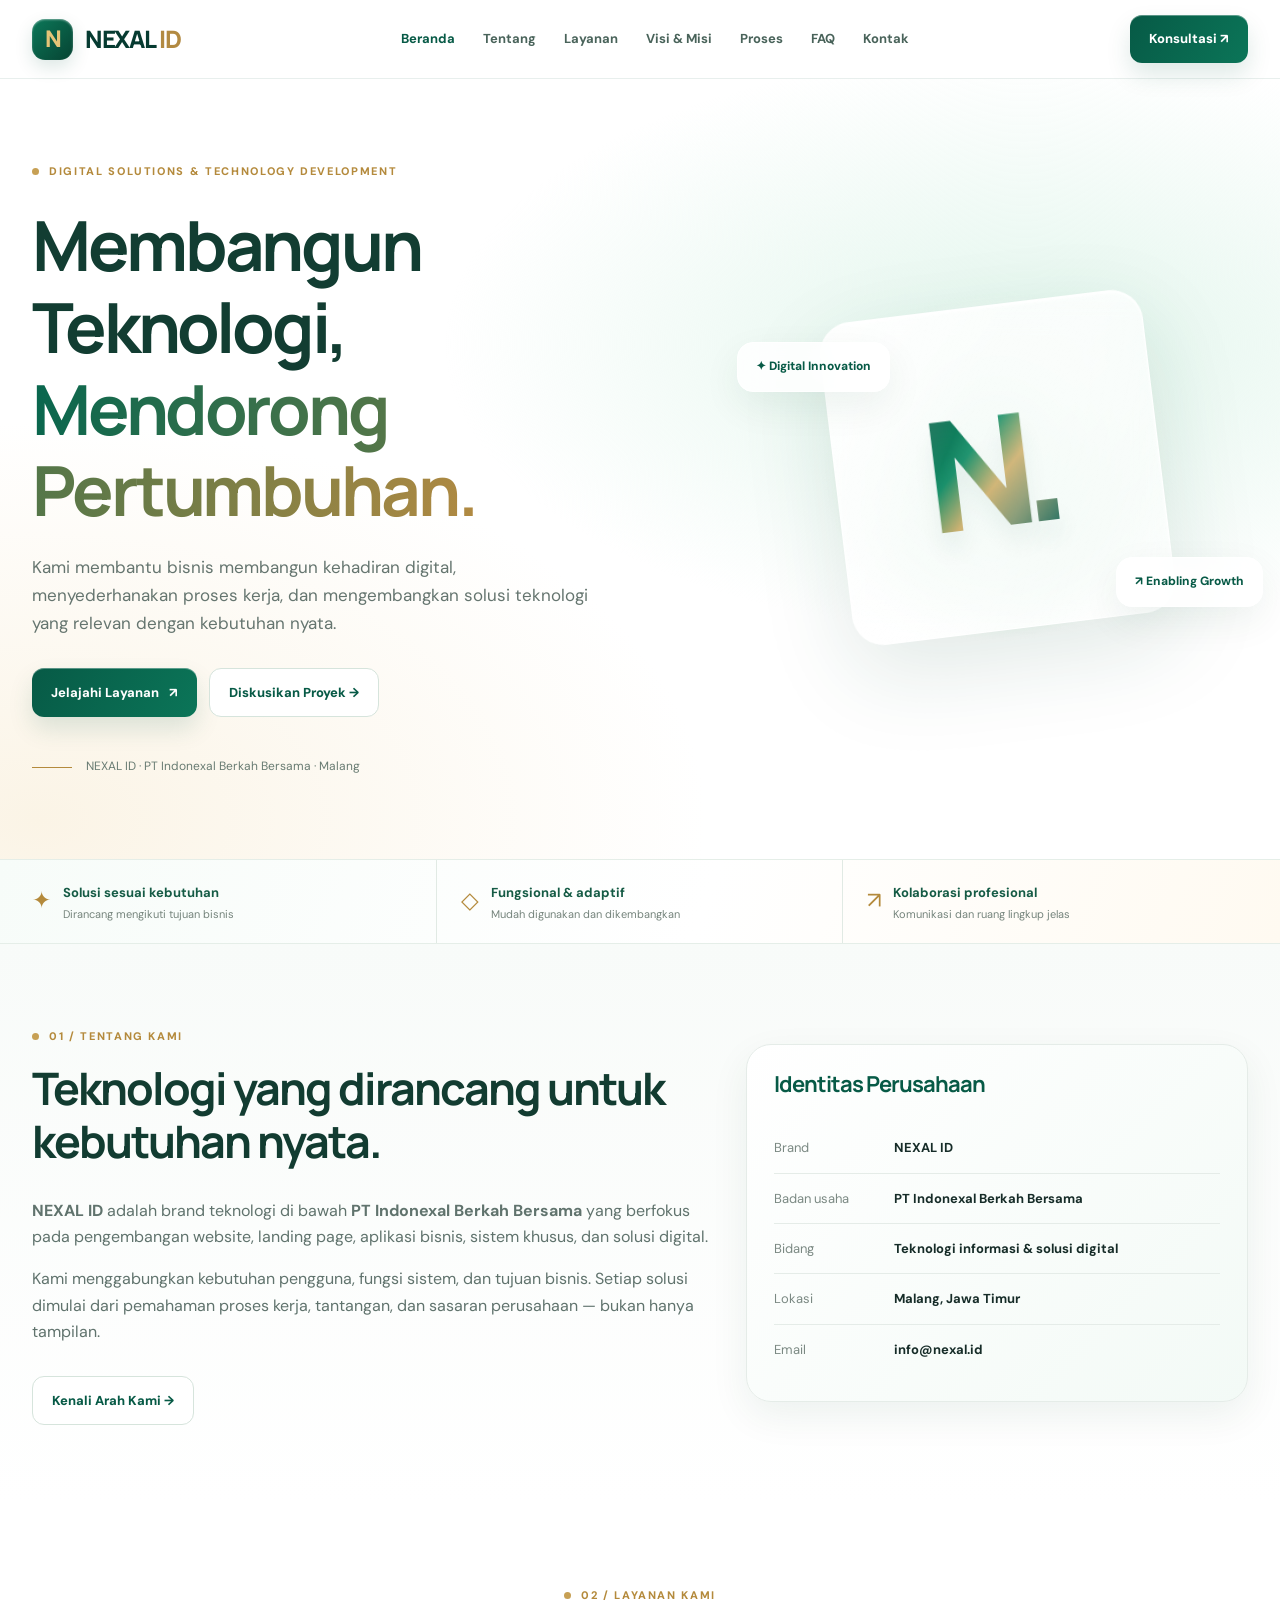
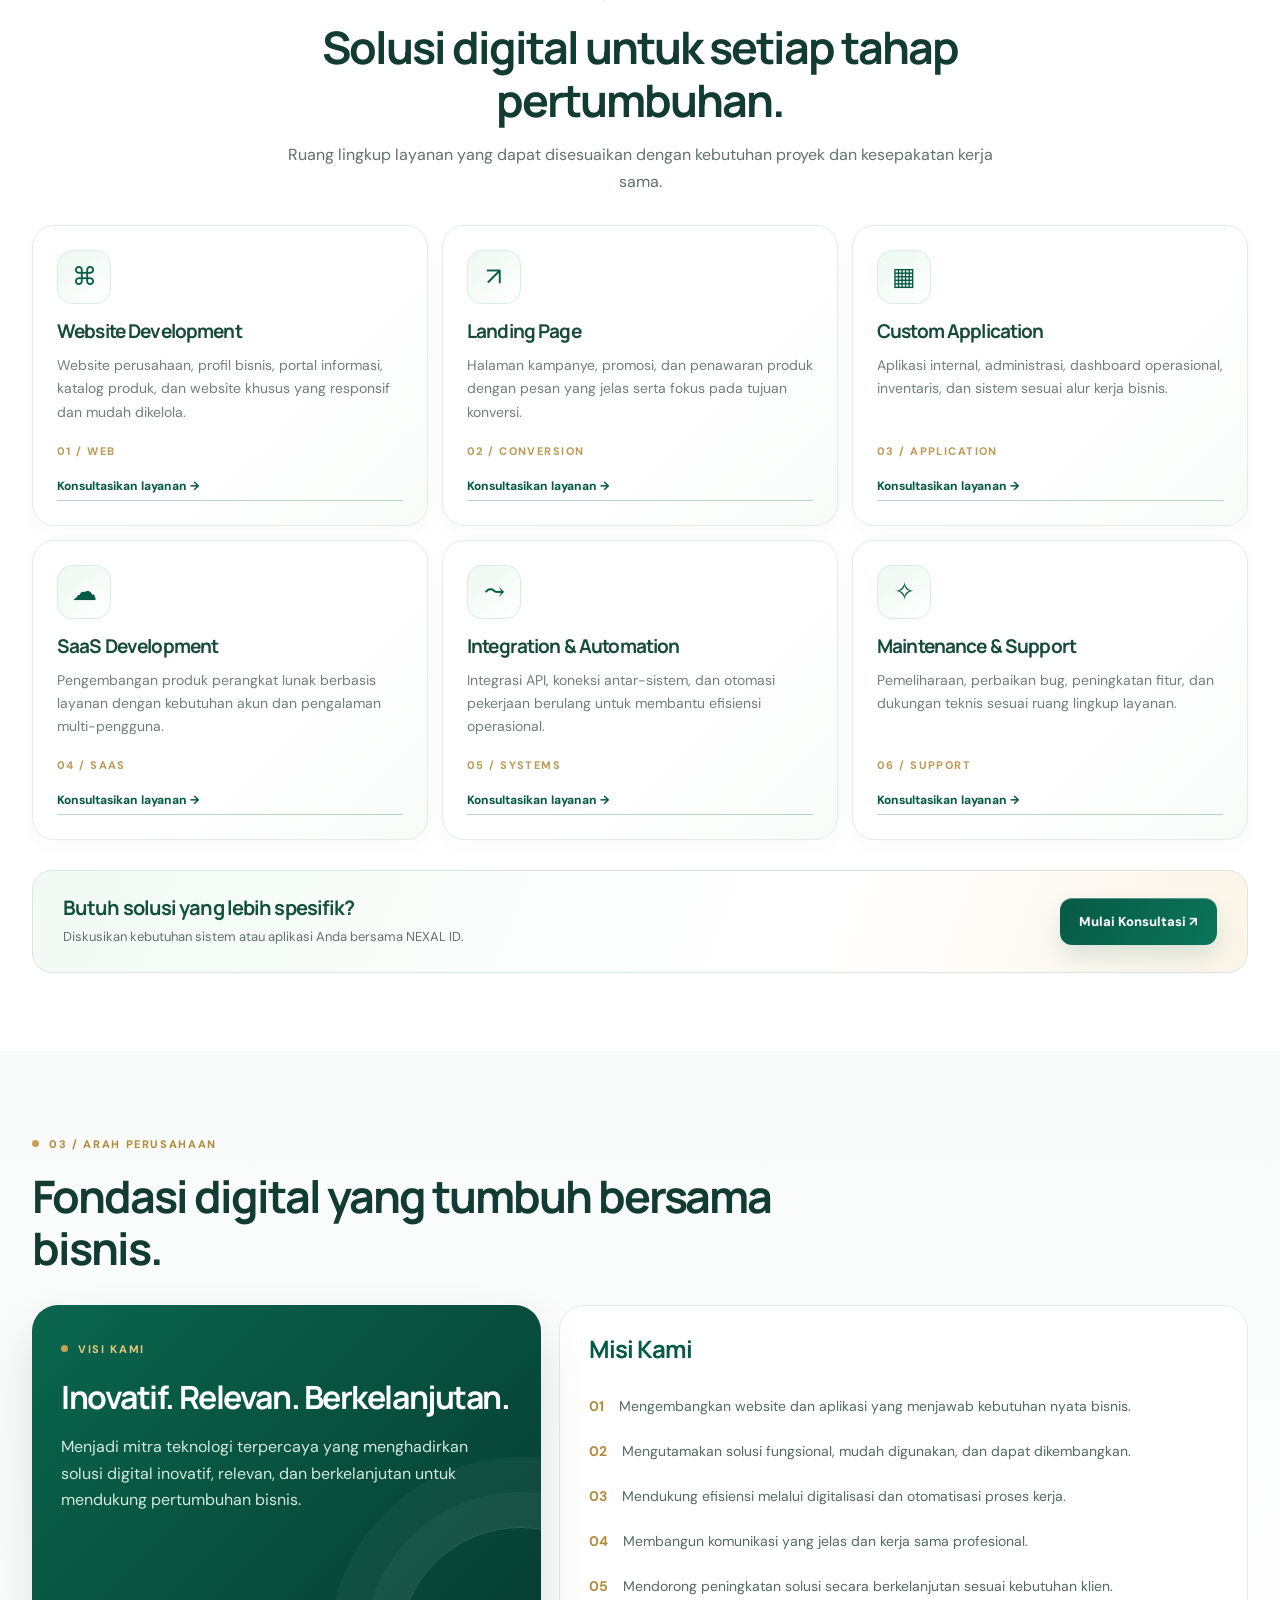
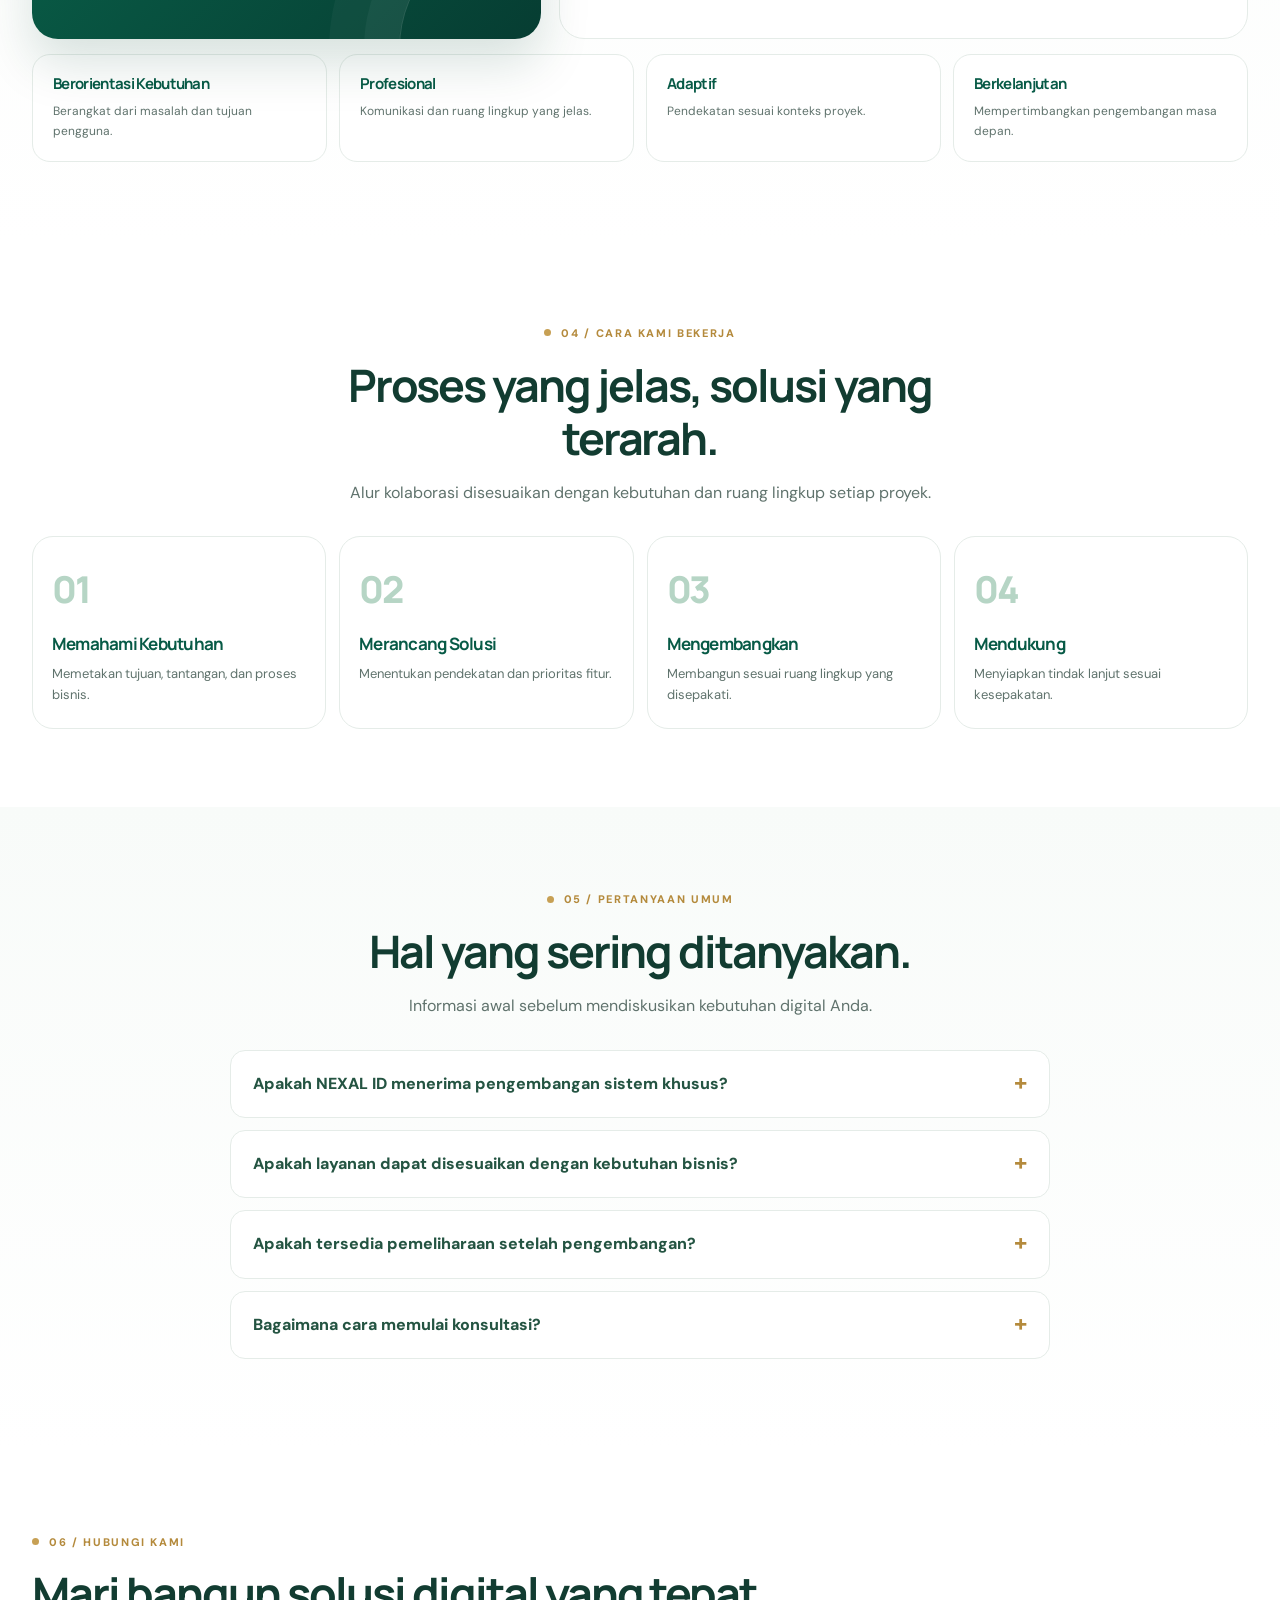
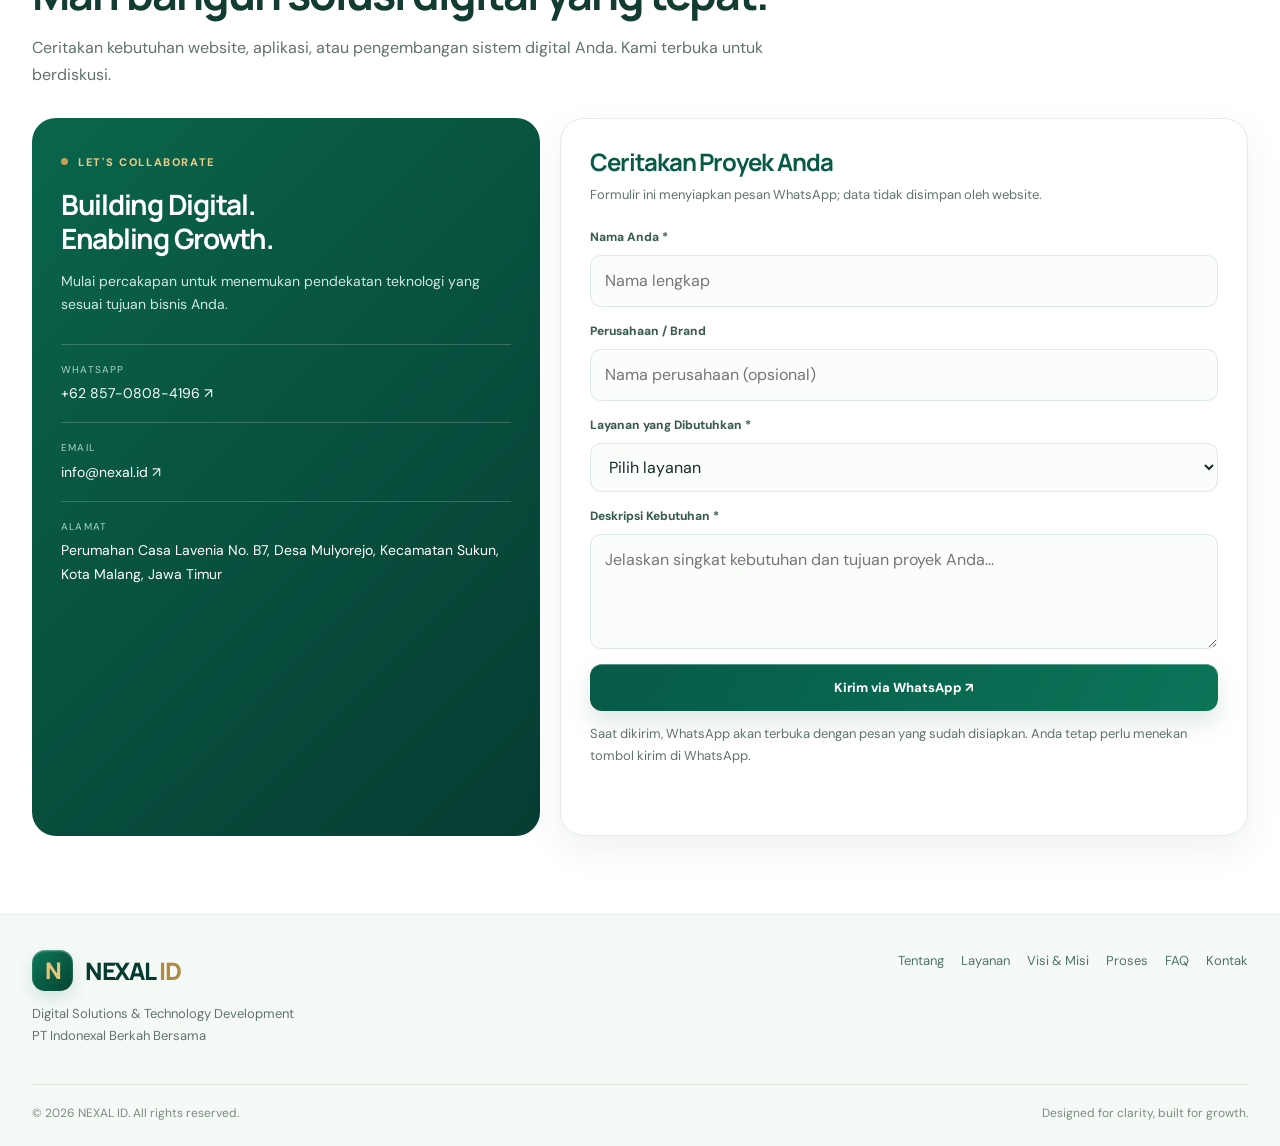
==== index 2.html @ a9dc7818 "Add files via upload" ====
<!DOCTYPE html>

<html lang="id"><head><meta charset="utf-8"/><meta content="width=device-width,initial-scale=1" name="viewport"/><meta content="#ffffff" name="theme-color"/><meta content="NEXAL ID, brand teknologi PT Indonexal Berkah Bersama di Malang. Solusi website, landing page, aplikasi bisnis, SaaS, integrasi sistem, dan dukungan teknis." name="description"/><meta content="website" property="og:type"/><meta content="NEXAL ID — Building Digital. Enabling Growth." property="og:title"/><meta content="Solusi digital yang dirancang untuk kebutuhan nyata bisnis Anda." property="og:description"/><meta content="id_ID" property="og:locale"/><meta content="light" name="color-scheme"/><title>NEXAL ID | Digital Solutions &amp; Technology Development</title><link href="https://fonts.googleapis.com" rel="preconnect"/><link crossorigin="" href="https://fonts.gstatic.com" rel="preconnect"/><link href="https://fonts.googleapis.com/css2?family=DM+Sans:wght@400;500;600;700&amp;family=Manrope:wght@400;500;600;700;800&amp;display=swap" rel="stylesheet"/><style>
:root{--green:#075a46;--deep:#063b31;--mint:#e9f6f0;--gold:#b48a3c;--ink:#162c28;--muted:#60736d;--line:#e5ece8;--white:#fff;--shadow:0 22px 65px rgba(14,69,49,.075)}*{box-sizing:border-box}html{scroll-behavior:smooth;scroll-padding-top:95px}body{margin:0;background:#fff;color:var(--ink);font-family:'DM Sans',sans-serif;line-height:1.65;overflow-x:hidden}h1,h2,h3,h4{font-family:Manrope,sans-serif;line-height:1.18;letter-spacing:-.045em;margin:0}p{margin:0}a{color:inherit;text-decoration:none}button,input,textarea,select{font:inherit}button{cursor:pointer}::selection{background:#ccebdc;color:var(--deep)}:focus-visible{outline:3px solid #cba450;outline-offset:4px}.wrap{width:min(1160px,calc(100% - 48px));margin:auto}.progress{position:fixed;top:0;left:0;height:3px;width:0;background:linear-gradient(90deg,#0a7355,#d3aa57);z-index:100}.nav{position:sticky;top:0;z-index:50;background:rgba(255,255,255,.87);backdrop-filter:blur(22px);-webkit-backdrop-filter:blur(22px);border-bottom:1px solid rgba(9,82,58,.09)}.navin{min-height:78px;display:flex;align-items:center;justify-content:space-between;gap:20px}.brand{display:flex;align-items:center;gap:12px;font-family:Manrope;font-weight:800;letter-spacing:-.055em;font-size:24px;color:var(--deep)}.mark{display:grid;place-items:center;width:41px;height:41px;border-radius:13px;background:linear-gradient(135deg,#0c7859,#064332);color:#e5c477;font-weight:800;font-size:23px;box-shadow:inset 0 1px 2px #ffffff70,0 7px 18px #09523e24}.links{display:flex;align-items:center;gap:28px;font-size:13px;font-weight:700;color:#49635a}.links a:hover,.links a.active{color:var(--green)}.navcta,.btn{display:inline-flex;align-items:center;justify-content:center;gap:10px;border-radius:12px;padding:13px 19px;font-weight:800;font-size:13px;transition:transform .25s,box-shadow .25s,background .25s}.navcta,.btn.primary{background:linear-gradient(120deg,#075a46,#0b7558);color:white;box-shadow:inset 0 1px 0 #ffffff55,0 12px 25px #075a4622}.btn:hover,.navcta:hover{transform:translateY(-3px);box-shadow:0 16px 30px #075a462a}.btn.secondary{border:1px solid #d6e4dc;background:#fff;color:var(--green)}.menu{display:none;background:white;border:1px solid var(--line);border-radius:11px;padding:9px 13px;color:var(--green)}.hero{position:relative;min-height:650px;display:flex;align-items:center;padding:100px 0 110px;isolation:isolate;overflow:hidden}.hero:before{content:"";position:absolute;inset:0;background:radial-gradient(ellipse at 80% 34%,#e3f6ed 0%,transparent 40%),radial-gradient(ellipse at 3% 95%,#fbf4e6 0%,transparent 38%);z-index:-2}.hero .wrap{display:grid;grid-template-columns:1.06fr .94fr;align-items:center;gap:60px}.eyebrow{display:inline-flex;align-items:center;gap:10px;font-weight:800;letter-spacing:.15em;text-transform:uppercase;color:var(--gold);font-size:11px}.eyebrow:before{content:"";height:7px;width:7px;border-radius:50%;background:#c7a054}.hero h1{font-size:clamp(42px,5.4vw,76px);margin:21px 0 22px;color:#123d32}.hero h1 em{font-style:normal;background:linear-gradient(100deg,#07664e,#b28a42);-webkit-background-clip:text;background-clip:text;color:transparent}.lead{font-size:17px;color:#65756f;max-width:560px}.actions{display:flex;gap:12px;flex-wrap:wrap;margin-top:31px}.hero-foot{display:flex;align-items:center;gap:14px;margin-top:40px;color:#687b72;font-size:12px}.hero-foot:before{content:"";width:40px;height:1px;background:var(--gold)}.visual{position:relative;height:460px;display:grid;place-items:center}.halo{position:absolute;width:410px;height:410px;border-radius:50%;background:radial-gradient(circle,#dff3e9 10%,#eff9f3 58%,transparent 70%);filter:blur(2px);animation:breathe 8s ease-in-out infinite}.glass-panel{position:relative;width:min(380px,95%);aspect-ratio:1/1;border:1px solid #ffffffd9;border-radius:37px;background:linear-gradient(145deg,#ffffffda,#ffffff65);box-shadow:0 30px 90px #14523a21,inset 0 2px 3px #fff;backdrop-filter:blur(20px);display:flex;align-items:center;justify-content:center;transform:rotate(-7deg);animation:float 7s ease-in-out infinite}.glass-panel:after{content:"";position:absolute;inset:1px;border-radius:36px;background:linear-gradient(120deg,#fff9,transparent 38%,#ffffff3a 58%,transparent);pointer-events:none}.symbol{font-family:Manrope;font-size:clamp(90px,12vw,155px);font-weight:800;letter-spacing:-.12em;color:transparent;background:linear-gradient(135deg,#034e3b 8%,#16916a 39%,#d2ae63 53%,#075a46 79%);background-clip:text;-webkit-background-clip:text;text-shadow:0 18px 22px #06554013;padding-right:22px}.float-pill{position:absolute;background:#ffffffd9;border:1px solid #fff;backdrop-filter:blur(16px);box-shadow:var(--shadow);padding:14px 18px;border-radius:16px;font-size:12px;font-weight:800;color:var(--green)}.pill-a{left:-10px;top:65px}.pill-b{right:-15px;bottom:50px}.section{padding:112px 0}.soft{background:linear-gradient(180deg,#f8fbf9,#fff)}.heading{max-width:740px;margin-bottom:43px}.heading.center{text-align:center;margin-left:auto;margin-right:auto}.heading h2{font-size:clamp(30px,4vw,49px);color:#123c31;margin:14px 0 15px}.heading p{color:var(--muted);font-size:16px}.aboutgrid{display:grid;grid-template-columns:1.15fr .85fr;gap:55px;align-items:center}.aboutcopy p{color:var(--muted);margin:0 0 16px}.info-panel{border:1px solid var(--line);background:linear-gradient(135deg,#fff,#f3faf6);border-radius:25px;padding:34px;box-shadow:var(--shadow)}.info-panel h3{font-size:22px;margin-bottom:25px;color:var(--green)}.info-row{padding:14px 0;border-bottom:1px solid var(--line);display:grid;grid-template-columns:110px 1fr;gap:10px;font-size:13px}.info-row:last-child{border-bottom:0}.info-row span{color:#7b8983}.info-row strong{font-weight:700}.cards{display:grid;grid-template-columns:repeat(3,1fr);gap:18px}.card{position:relative;overflow:hidden;padding:30px;border:1px solid #e3ece6;border-radius:22px;background:linear-gradient(135deg,#fff 55%,#f8fcf9);box-shadow:0 8px 24px #063e2e07;transition:transform .35s,box-shadow .35s,border-color .35s}.card:before{content:"";position:absolute;top:-120%;left:-65%;width:55%;height:300%;transform:rotate(30deg);background:linear-gradient(90deg,transparent,#ffffffa0,transparent);transition:left .8s}.card:hover:before{left:145%}.card:hover{transform:translateY(-8px);box-shadow:0 22px 50px #0b5a3e17;border-color:#b6d9c8}.card .icon{height:54px;width:54px;display:grid;place-items:center;border-radius:15px;background:linear-gradient(145deg,#edf8f1,#fff);color:var(--green);font-size:25px;border:1px solid #d9eee2;margin-bottom:24px}.card h3{font-size:19px;color:#164b3a;margin-bottom:12px}.card p{font-size:14px;color:#708078}.card .num{display:block;margin-top:25px;color:#bc9b58;font-weight:800;font-size:11px;letter-spacing:.13em}.vision{display:grid;grid-template-columns:.85fr 1.15fr;gap:35px}.vision-lead{border-radius:26px;padding:40px;background:linear-gradient(135deg,#0a664d,#063d32);color:#fff;position:relative;overflow:hidden;box-shadow:0 25px 50px #06433226}.vision-lead:after{content:"";position:absolute;width:240px;height:240px;border:1px solid #ffffff25;border-radius:50%;right:-100px;bottom:-130px;box-shadow:0 0 0 35px #ffffff0a,0 0 0 70px #ffffff09}.vision-lead h3{font-size:32px;margin:18px 0}.vision-lead p{color:#d2e9dc}.mission{padding:34px;background:#fff;border:1px solid var(--line);border-radius:25px}.mission h3{font-size:24px;margin-bottom:20px;color:var(--green)}.mission ul{list-style:none;padding:0;margin:0}.mission li{padding:11px 0;display:flex;gap:15px;color:#536b60;font-size:14px}.mission li b{color:var(--gold)}.values{display:grid;grid-template-columns:repeat(4,1fr);gap:15px;margin-top:24px}.value{padding:24px;border:1px solid var(--line);border-radius:18px;background:#fff}.value h4{font-size:15px;color:var(--green);margin-bottom:9px}.value p{font-size:12px;color:var(--muted)}.steps{display:grid;grid-template-columns:repeat(4,1fr);gap:18px;counter-reset:steps}.step{padding:27px 24px;border:1px solid var(--line);border-radius:21px;background:#fff}.step .stepnum{font-size:37px;font-family:Manrope;font-weight:800;letter-spacing:-.06em;color:#b6d5c5}.step h3{font-size:17px;margin:14px 0 9px;color:var(--green)}.step p{font-size:13px;color:var(--muted)}.faq{max-width:820px;margin:auto}.faq details{background:#fff;border:1px solid var(--line);border-radius:15px;margin-bottom:12px;padding:0 22px}.faq summary{padding:20px 0;cursor:pointer;font-weight:800;color:#245442;display:flex;justify-content:space-between;gap:20px;list-style:none}.faq summary::-webkit-details-marker{display:none}.faq summary:after{content:'+';font-size:23px;color:var(--gold);line-height:1}.faq details[open] summary:after{content:'−'}.faq details p{padding:0 0 20px;font-size:14px;color:var(--muted)}.contactgrid{display:grid;grid-template-columns:.85fr 1.15fr;gap:32px}.contactbox{border-radius:24px;background:linear-gradient(135deg,#0a654c,#063d32);color:white;padding:38px}.contactbox h3{font-size:28px;margin:15px 0}.contactbox p{color:#d0e8dc;font-size:14px;margin-bottom:28px}.contactline{display:block;border-top:1px solid #ffffff30;padding:17px 0;font-size:14px;overflow-wrap:anywhere}.contactline small{display:block;color:#a8d5bd;text-transform:uppercase;font-size:10px;letter-spacing:.12em;margin-bottom:4px}.formbox{padding:34px;border:1px solid var(--line);border-radius:24px;box-shadow:var(--shadow);background:#fff}.formbox h3{font-size:24px;color:var(--green);margin-bottom:8px}.formbox>p{font-size:13px;color:var(--muted);margin-bottom:22px}.field{display:flex;flex-direction:column;gap:7px;margin-bottom:15px}.field label{font-weight:800;font-size:12px;color:#395c4d}.field input,.field select,.field textarea{width:100%;border:1px solid #dce7e0;border-radius:11px;padding:12px 14px;background:#fbfdfb;color:var(--ink);outline:none;transition:border .2s,box-shadow .2s}.field input:focus,.field select:focus,.field textarea:focus{border-color:#48a67b;box-shadow:0 0 0 3px #bce8cf66}.field textarea{min-height:115px;resize:vertical}.formnote{font-size:11px;color:var(--muted);margin-top:12px}.footer{background:#f5faf7;border-top:1px solid var(--line);padding:44px 0 26px}.footergrid{display:flex;justify-content:space-between;gap:30px;align-items:start}.footer p{font-size:13px;color:var(--muted);margin-top:12px}.footlinks{display:flex;flex-wrap:wrap;gap:17px;font-size:13px;color:#507365}.copyright{margin-top:38px;border-top:1px solid #dce9e1;padding-top:19px;color:#7a8b80;font-size:12px;display:flex;justify-content:space-between;gap:15px}.backtop{position:fixed;bottom:22px;right:22px;z-index:30;background:linear-gradient(135deg,#0b7455,#064735);color:white;border:0;border-radius:14px;width:47px;height:47px;box-shadow:0 12px 28px #075a463b;opacity:0;pointer-events:none;transform:translateY(10px);transition:.25s}.backtop.show{opacity:1;pointer-events:auto;transform:translateY(0)}.reveal{opacity:0;transform:translateY(32px);transition:opacity .85s ease,transform .85s cubic-bezier(.2,.75,.2,1)}.reveal.visible{opacity:1;transform:none}@keyframes float{0%,100%{transform:rotate(-7deg) translateY(0)}50%{transform:rotate(-5deg) translateY(-16px)}}@keyframes breathe{0%,100%{transform:scale(1)}50%{transform:scale(1.09)}}@media(max-width:900px){.hero .wrap,.aboutgrid,.vision,.contactgrid{grid-template-columns:1fr}.hero{padding:70px 0}.visual{height:350px}.glass-panel{width:300px}.halo{width:330px;height:330px}.cards{grid-template-columns:repeat(2,1fr)}.values,.steps{grid-template-columns:repeat(2,1fr)}.links{gap:14px}.links a{font-size:12px}}@media(max-width:650px){.wrap{width:min(100% - 34px,1160px)}.navin{min-height:68px}.menu{display:block}.navcta{display:none}.links{display:none;position:absolute;left:16px;right:16px;top:72px;padding:22px;background:#fff;border:1px solid var(--line);border-radius:18px;box-shadow:var(--shadow);flex-direction:column;align-items:stretch;gap:18px}.links.open{display:flex}.links a{font-size:14px}.hero{padding:65px 0 75px}.hero h1{font-size:43px}.lead{font-size:15px}.visual{height:285px}.glass-panel{width:245px;border-radius:28px}.symbol{font-size:100px}.halo{width:280px;height:280px}.float-pill{font-size:10px;padding:10px}.pill-a{left:0;top:35px}.pill-b{right:0;bottom:25px}.section{padding:77px 0}.cards,.values,.steps{grid-template-columns:1fr}.heading h2{font-size:32px}.info-panel,.contactbox,.formbox,.vision-lead,.mission{padding:26px}.info-row{grid-template-columns:90px 1fr}.footergrid,.copyright{flex-direction:column}.footlinks{gap:14px}}@media(prefers-reduced-motion:reduce){*,*:before,*:after{animation:none!important;transition:none!important;scroll-behavior:auto!important}.reveal{opacity:1;transform:none}}

/* v3: denser, responsive, polished */
:root{--shadow:0 14px 38px rgba(14,69,49,.07)}
.wrap{width:min(1240px,calc(100% - 64px))}
.hero{min-height:unset;padding:78px 0 82px}.hero .wrap{gap:38px;grid-template-columns:minmax(0,1.15fr) minmax(0,.85fr)}
.visual{height:380px}.glass-panel{width:min(325px,88%);border-radius:32px}.halo{width:350px;height:350px}
.section{padding:78px 0}.heading{margin-bottom:30px}.heading h2{font-size:clamp(29px,3.5vw,45px)}
.aboutgrid{gap:35px}.info-panel{padding:27px}.cards{gap:14px}.card{padding:24px}.card .icon{margin-bottom:16px}.card .num{margin-top:18px}
.vision{gap:18px}.vision-lead,.mission{padding:29px}.values{gap:12px;margin-top:15px}.value{padding:20px}.steps{gap:13px}.step{padding:22px 19px}
.contactgrid{gap:20px}.contactbox,.formbox{padding:29px}.footer{padding:35px 0 22px}
.service-link{display:inline-flex;align-items:center;gap:7px;margin-top:17px;color:var(--green);font-size:12px;font-weight:800;border-bottom:1px solid #b7d4c5;padding-bottom:3px}
.service-link:hover{color:#b48a3c}.card{display:flex;flex-direction:column}.card p{flex:1}
.quick-strip{border-block:1px solid #e5eee8;background:linear-gradient(110deg,#f7fcf9,#fff 55%,#fffaf1)}
.quick-grid{display:grid;grid-template-columns:repeat(3,minmax(0,1fr));gap:0}
.quick-item{display:flex;gap:12px;align-items:center;padding:19px 24px;border-right:1px solid #e1eae4}
.quick-item:first-child{padding-left:0}.quick-item:last-child{border-right:0}.quick-item b{font-size:13px;color:#155b45}.quick-item small{display:block;color:#75847c;font-size:11px}.quick-icon{font-size:23px;color:var(--gold)}
.cta-band{margin-top:30px;padding:25px 30px;border:1px solid #d9e9df;border-radius:20px;background:linear-gradient(110deg,#f2faf5,#fff 65%,#fbf5e8);display:flex;align-items:center;justify-content:space-between;gap:20px}
.cta-band h3{font-size:20px;color:#12513d;margin-bottom:6px}.cta-band p{font-size:13px;color:var(--muted)}
.form-status{font-size:12px;line-height:1.5;color:#075a46;margin-top:10px;min-height:1.5em}
.skip-link{position:fixed;left:12px;top:-100px;z-index:120;background:#fff;padding:12px 18px;border:2px solid #075a46;border-radius:8px}.skip-link:focus{top:12px}
@media(min-width:1500px){.wrap{width:min(1300px,calc(100% - 96px))}.hero{padding:92px 0}.section{padding:92px 0}.visual{height:420px}}
@media(min-width:701px) and (max-width:1100px){.wrap{width:calc(100% - 48px)}.navin{gap:12px}.brand{font-size:21px}.links{gap:12px}.links a{font-size:11px}.navcta{font-size:11px;padding:11px 13px}.hero .wrap{gap:22px}.hero h1{font-size:clamp(40px,5.2vw,60px)}.visual{height:320px}.glass-panel{width:260px}.halo{width:290px;height:290px}.aboutgrid{gap:22px}.vision{grid-template-columns:1fr 1.2fr}.values{grid-template-columns:repeat(2,1fr)}.contactgrid{grid-template-columns:1fr 1.1fr}.card{padding:21px}.cards{grid-template-columns:repeat(2,1fr)}.steps{grid-template-columns:repeat(2,1fr)}}
@media(max-width:700px){.wrap{width:calc(100% - 36px)}.navin{min-height:66px}.menu{display:block}.navcta{display:none}.links{display:none;position:absolute;top:67px;left:12px;right:12px;padding:16px;background:rgba(255,255,255,.98);border:1px solid var(--line);border-radius:16px;box-shadow:0 15px 45px #0c49321f;flex-direction:column;align-items:stretch;gap:0}.links.open{display:flex}.links a{font-size:14px;padding:11px 10px;border-bottom:1px solid #eff4f0}.links a:last-child{border:0}
.hero{padding:45px 0 42px}.hero .wrap,.aboutgrid,.vision,.contactgrid{grid-template-columns:1fr;gap:23px}.hero h1{font-size:clamp(35px,9vw,53px);margin:14px 0}.lead{font-size:15px}.actions{margin-top:23px}.hero-foot{margin-top:23px}.visual{height:230px}.glass-panel{width:200px;border-radius:25px}.symbol{font-size:83px}.halo{width:235px;height:235px}.float-pill{font-size:10px;padding:8px 11px}.pill-a{left:4%;top:15px}.pill-b{right:3%;bottom:10px}
.section{padding:54px 0}.heading{margin-bottom:24px}.heading h2{font-size:clamp(28px,7vw,36px)}.heading p{font-size:14px}.cards,.values,.steps{grid-template-columns:1fr;gap:12px}.card{padding:22px}.card .icon{margin-bottom:12px}.vision-lead,.mission,.contactbox,.formbox,.info-panel{padding:23px}.vision-lead h3{font-size:27px}.info-row{grid-template-columns:88px minmax(0,1fr)}.quick-grid{grid-template-columns:1fr}.quick-item{border-right:0;border-bottom:1px solid #e1eae4;padding:13px 0}.quick-item:last-child{border-bottom:0}.cta-band{padding:20px;flex-direction:column;align-items:stretch}.cta-band .btn{width:100%}.footergrid,.copyright{flex-direction:column}.footergrid{gap:18px}.copyright{gap:6px;margin-top:22px}.footlinks{gap:12px}.backtop{bottom:16px;right:16px}}
@media(min-width:701px) and (max-width:900px){.hero .wrap{grid-template-columns:1.1fr .9fr}.aboutgrid{grid-template-columns:1fr 1fr}.visual{height:300px}.glass-panel{width:235px}.halo{width:270px;height:270px}}
@media(prefers-reduced-motion:reduce){.reveal{opacity:1!important;transform:none!important}}

/* v4.1 mobile-first layout correction: never hide essential content behind JS */
.reveal,.reveal.visible{opacity:1!important;transform:none!important}
.hero .wrap > .reveal{min-width:0;order:0}
.hero .wrap > .visual{min-width:0;order:1}
@media(max-width:700px){
 .hero{min-height:0!important;display:block;padding:24px 0 30px!important;overflow:hidden}
 .hero .wrap{display:flex!important;flex-direction:column!important;align-items:stretch!important;gap:18px!important}
 .hero .wrap > .reveal{order:0!important;display:block!important;visibility:visible!important}
 .hero .wrap > .visual{order:1!important;display:flex!important;justify-content:center!important;align-items:center!important;height:165px!important;margin:0!important}
 .hero h1{font-size:clamp(30px,8.5vw,43px)!important;line-height:1.12;margin:12px 0!important}
 .hero .eyebrow{font-size:10px;letter-spacing:.07em}
 .hero .lead{font-size:14px;line-height:1.6}
 .hero .actions{margin-top:17px;gap:9px}
 .hero .btn{padding:12px 14px;font-size:12px}
 .hero-foot{margin-top:16px!important;font-size:10px;line-height:1.5}
 .hero .glass-panel{width:142px!important;height:142px!important;aspect-ratio:1;border-radius:22px}
 .hero .symbol{font-size:68px!important}
 .hero .halo{width:180px!important;height:180px!important}
 .hero .float-pill{font-size:9px;padding:7px 9px}
 .hero .pill-a{left:5%;top:18px}.hero .pill-b{right:4%;bottom:16px}
 .section{padding:43px 0!important}
 .heading{margin-bottom:20px!important}
 .quick-item{padding:10px 0!important}
 .card{padding:19px!important}
 .nav .brand{font-size:22px}
}
@media(min-width:701px) and (max-width:1100px){.hero{min-height:0;padding:55px 0}.hero .wrap{align-items:center}.visual{max-height:310px}.section{padding:62px 0}}
@media(prefers-reduced-motion:no-preference){.hero .glass-panel{animation:float 7s ease-in-out infinite}}
</style><script type="application/ld+json">{"@context":"https://schema.org","@type":"Organization","name":"NEXAL ID","legalName":"PT Indonexal Berkah Bersama","email":"info@nexal.id","telephone":"+62 857-0808-4196","address":{"@type":"PostalAddress","streetAddress":"Perumahan Casa Lavenia No. B7, Desa Mulyorejo, Kecamatan Sukun","addressLocality":"Malang","addressRegion":"Jawa Timur","addressCountry":"ID"},"description":"Pengembangan teknologi informasi dan solusi digital"}</script><style>
/* v4 accessibility and responsive audit */
html{scroll-padding-top:90px}body{overflow-x:clip}main section{scroll-margin-top:90px}
:focus-visible{outline:3px solid #b89248;outline-offset:4px}
[hidden]{display:none!important}#whatsappFallback:not([hidden]){display:inline-flex;margin-top:8px;color:#075a46;font-weight:700;text-decoration:underline;text-underline-offset:3px}
@media(max-width:1000px){.navin{position:relative}.menu{display:block}.navcta{display:none}.links{display:none;position:absolute;top:calc(100% + 4px);left:0;right:0;padding:14px;background:rgba(255,255,255,.98);border:1px solid var(--line);border-radius:16px;box-shadow:0 15px 45px #0c49321f;flex-direction:column;align-items:stretch;gap:0;z-index:30;max-height:min(72vh,530px);overflow-y:auto}.links.open{display:flex}.links a{font-size:14px;padding:12px 10px;border-bottom:1px solid #eff4f0}.links a:last-child{border:0}}
@media(min-width:701px) and (max-width:1000px){.hero .wrap{grid-template-columns:minmax(0,1.1fr) minmax(0,.9fr)}.hero h1{font-size:clamp(36px,4.7vw,54px)}.visual{height:300px}.glass-panel{width:min(240px,90%)}.halo{width:270px;height:270px}}
@media(max-width:700px){.hero .wrap{grid-template-columns:1fr}.actions{display:flex;flex-wrap:wrap}.actions .btn{max-width:100%}.hero-foot{flex-wrap:wrap}.quick-item{min-width:0}.contactgrid>*{min-width:0}.info-row>*{overflow-wrap:anywhere}}
@media(max-width:380px){.wrap{width:calc(100% - 28px)}.hero h1{font-size:clamp(31px,9vw,38px)}.btn{font-size:12px;padding:12px 15px}.visual{height:205px}.glass-panel{width:175px}.float-pill{font-size:9px}.info-row{grid-template-columns:1fr;gap:4px}}
@media(prefers-reduced-motion:reduce){html{scroll-behavior:auto!important}.reveal{opacity:1!important;transform:none!important}}
</style></head><body><a class="skip-link" href="#home">Lewati ke konten</a><div aria-hidden="true" class="progress" id="progress"></div><header class="nav"><div class="wrap navin"><a aria-label="NEXAL ID beranda" class="brand" href="#home"><span class="mark">N</span>NEXAL <span style="color:#b28a42;margin-left:-8px">ID</span></a><nav aria-label="Navigasi utama" class="links" id="navlinks"><a data-nav="true" href="#home">Beranda</a><a data-nav="true" href="#tentang">Tentang</a><a data-nav="true" href="#layanan">Layanan</a><a data-nav="true" href="#visi">Visi &amp; Misi</a><a data-nav="true" href="#proses">Proses</a><a data-nav="true" href="#faq">FAQ</a><a data-nav="true" href="#kontak">Kontak</a></nav><a class="navcta" href="https://wa.me/6285708084196?text=Halo%20NEXAL%20ID%2C%20saya%20ingin%20konsultasi%20solusi%20digital." rel="noopener noreferrer" target="_blank">Konsultasi ↗</a><button aria-controls="navlinks" aria-expanded="false" aria-label="Buka menu navigasi" class="menu" id="menu" type="button">☰</button></div></header><main><section class="hero" id="home"><div class="wrap"><div class="reveal"><span class="eyebrow">Digital Solutions &amp; Technology Development</span><h1>Membangun Teknologi, <em>Mendorong Pertumbuhan.</em></h1><p class="lead">Kami membantu bisnis membangun kehadiran digital, menyederhanakan proses kerja, dan mengembangkan solusi teknologi yang relevan dengan kebutuhan nyata.</p><div class="actions"><a class="btn primary" href="#layanan">Jelajahi Layanan <span>↗</span></a><a class="btn secondary" href="#kontak">Diskusikan Proyek →</a></div><div class="hero-foot">NEXAL ID · PT Indonexal Berkah Bersama · Malang</div></div><div aria-label="Ilustrasi identitas NEXAL ID" class="visual"><div class="halo"></div><div class="glass-panel"><div class="symbol">N.</div></div><div class="float-pill pill-a">✦ Digital Innovation</div><div class="float-pill pill-b">↗ Enabling Growth</div></div></div></section><div class="quick-strip"><div class="wrap quick-grid"><div class="quick-item"><span class="quick-icon">✦</span><div><b>Solusi sesuai kebutuhan</b><small>Dirancang mengikuti tujuan bisnis</small></div></div><div class="quick-item"><span class="quick-icon">◇</span><div><b>Fungsional &amp; adaptif</b><small>Mudah digunakan dan dikembangkan</small></div></div><div class="quick-item"><span class="quick-icon">↗</span><div><b>Kolaborasi profesional</b><small>Komunikasi dan ruang lingkup jelas</small></div></div></div></div><section class="section soft" id="tentang"><div class="wrap aboutgrid"><div class="aboutcopy reveal"><div class="heading"><span class="eyebrow">01 / Tentang Kami</span><h2>Teknologi yang dirancang untuk kebutuhan nyata.</h2></div><p><strong>NEXAL ID</strong> adalah brand teknologi di bawah <strong>PT Indonexal Berkah Bersama</strong> yang berfokus pada pengembangan website, landing page, aplikasi bisnis, sistem khusus, dan solusi digital.</p><p>Kami menggabungkan kebutuhan pengguna, fungsi sistem, dan tujuan bisnis. Setiap solusi dimulai dari pemahaman proses kerja, tantangan, dan sasaran perusahaan — bukan hanya tampilan.</p><a class="btn secondary" href="#visi" style="margin-top:14px">Kenali Arah Kami →</a></div><div class="info-panel reveal"><h3>Identitas Perusahaan</h3><div class="info-row"><span>Brand</span><strong>NEXAL ID</strong></div><div class="info-row"><span>Badan usaha</span><strong>PT Indonexal Berkah Bersama</strong></div><div class="info-row"><span>Bidang</span><strong>Teknologi informasi &amp; solusi digital</strong></div><div class="info-row"><span>Lokasi</span><strong>Malang, Jawa Timur</strong></div><div class="info-row"><span>Email</span><strong><a href="mailto:info@nexal.id">info@nexal.id</a></strong></div></div></div></section><section class="section" id="layanan"><div class="wrap"><div class="heading center reveal"><span class="eyebrow">02 / Layanan Kami</span><h2>Solusi digital untuk setiap tahap pertumbuhan.</h2><p>Ruang lingkup layanan yang dapat disesuaikan dengan kebutuhan proyek dan kesepakatan kerja sama.</p></div><div class="cards"><article class="card reveal"><div class="icon">⌘</div><h3>Website Development</h3><p>Website perusahaan, profil bisnis, portal informasi, katalog produk, dan website khusus yang responsif dan mudah dikelola.</p><span class="num">01 / WEB</span><a class="service-link" data-service="Website Development" href="#kontak">Konsultasikan layanan →</a></article><article class="card reveal"><div class="icon">↗</div><h3>Landing Page</h3><p>Halaman kampanye, promosi, dan penawaran produk dengan pesan yang jelas serta fokus pada tujuan konversi.</p><span class="num">02 / CONVERSION</span><a class="service-link" data-service="Landing Page" href="#kontak">Konsultasikan layanan →</a></article><article class="card reveal"><div class="icon">▦</div><h3>Custom Application</h3><p>Aplikasi internal, administrasi, dashboard operasional, inventaris, dan sistem sesuai alur kerja bisnis.</p><span class="num">03 / APPLICATION</span><a class="service-link" data-service="Custom Application" href="#kontak">Konsultasikan layanan →</a></article><article class="card reveal"><div class="icon">☁</div><h3>SaaS Development</h3><p>Pengembangan produk perangkat lunak berbasis layanan dengan kebutuhan akun dan pengalaman multi-pengguna.</p><span class="num">04 / SAAS</span><a class="service-link" data-service="SaaS Development" href="#kontak">Konsultasikan layanan →</a></article><article class="card reveal"><div class="icon">⤳</div><h3>Integration &amp; Automation</h3><p>Integrasi API, koneksi antar-sistem, dan otomasi pekerjaan berulang untuk membantu efisiensi operasional.</p><span class="num">05 / SYSTEMS</span><a class="service-link" data-service="Integration &amp; Automation" href="#kontak">Konsultasikan layanan →</a></article><article class="card reveal"><div class="icon">✧</div><h3>Maintenance &amp; Support</h3><p>Pemeliharaan, perbaikan bug, peningkatan fitur, dan dukungan teknis sesuai ruang lingkup layanan.</p><span class="num">06 / SUPPORT</span><a class="service-link" data-service="Maintenance &amp; Support" href="#kontak">Konsultasikan layanan →</a></article></div><div class="cta-band"><div><h3>Butuh solusi yang lebih spesifik?</h3><p>Diskusikan kebutuhan sistem atau aplikasi Anda bersama NEXAL ID.</p></div><a class="btn primary" href="#kontak">Mulai Konsultasi ↗</a></div></div></section><section class="section soft" id="visi"><div class="wrap"><div class="heading reveal"><span class="eyebrow">03 / Arah Perusahaan</span><h2>Fondasi digital yang tumbuh bersama bisnis.</h2></div><div class="vision"><div class="vision-lead reveal"><span class="eyebrow" style="color:#e4c77f">Visi Kami</span><h3>Inovatif. Relevan. Berkelanjutan.</h3><p>Menjadi mitra teknologi terpercaya yang menghadirkan solusi digital inovatif, relevan, dan berkelanjutan untuk mendukung pertumbuhan bisnis.</p></div><div class="mission reveal"><h3>Misi Kami</h3><ul><li><b>01</b>Mengembangkan website dan aplikasi yang menjawab kebutuhan nyata bisnis.</li><li><b>02</b>Mengutamakan solusi fungsional, mudah digunakan, dan dapat dikembangkan.</li><li><b>03</b>Mendukung efisiensi melalui digitalisasi dan otomatisasi proses kerja.</li><li><b>04</b>Membangun komunikasi yang jelas dan kerja sama profesional.</li><li><b>05</b>Mendorong peningkatan solusi secara berkelanjutan sesuai kebutuhan klien.</li></ul></div></div><div class="values"><div class="value reveal"><h4>Berorientasi Kebutuhan</h4><p>Berangkat dari masalah dan tujuan pengguna.</p></div><div class="value reveal"><h4>Profesional</h4><p>Komunikasi dan ruang lingkup yang jelas.</p></div><div class="value reveal"><h4>Adaptif</h4><p>Pendekatan sesuai konteks proyek.</p></div><div class="value reveal"><h4>Berkelanjutan</h4><p>Mempertimbangkan pengembangan masa depan.</p></div></div></div></section><section class="section" id="proses"><div class="wrap"><div class="heading center reveal"><span class="eyebrow">04 / Cara Kami Bekerja</span><h2>Proses yang jelas, solusi yang terarah.</h2><p>Alur kolaborasi disesuaikan dengan kebutuhan dan ruang lingkup setiap proyek.</p></div><div class="steps"><div class="step reveal"><span class="stepnum">01</span><h3>Memahami Kebutuhan</h3><p>Memetakan tujuan, tantangan, dan proses bisnis.</p></div><div class="step reveal"><span class="stepnum">02</span><h3>Merancang Solusi</h3><p>Menentukan pendekatan dan prioritas fitur.</p></div><div class="step reveal"><span class="stepnum">03</span><h3>Mengembangkan</h3><p>Membangun sesuai ruang lingkup yang disepakati.</p></div><div class="step reveal"><span class="stepnum">04</span><h3>Mendukung</h3><p>Menyiapkan tindak lanjut sesuai kesepakatan.</p></div></div></div></section><section class="section soft" id="faq"><div class="wrap"><div class="heading center reveal"><span class="eyebrow">05 / Pertanyaan Umum</span><h2>Hal yang sering ditanyakan.</h2><p>Informasi awal sebelum mendiskusikan kebutuhan digital Anda.</p></div><div class="faq reveal"><details><summary>Apakah NEXAL ID menerima pengembangan sistem khusus?</summary><p>Ya. Pengembangan aplikasi dan sistem khusus termasuk ruang lingkup layanan NEXAL ID. Detail fitur, integrasi, dan kebutuhan teknis dibahas sesuai proyek.</p></details><details><summary>Apakah layanan dapat disesuaikan dengan kebutuhan bisnis?</summary><p>Ya. Pendekatan dan ruang lingkup disusun berdasarkan proses kerja, tujuan, prioritas, serta kesepakatan kerja sama.</p></details><details><summary>Apakah tersedia pemeliharaan setelah pengembangan?</summary><p>NEXAL ID menawarkan maintenance dan technical support. Cakupan, durasi, dan ketentuan dukungan mengikuti perjanjian layanan.</p></details><details><summary>Bagaimana cara memulai konsultasi?</summary><p>Hubungi NEXAL ID melalui WhatsApp atau email, atau isi formulir di bawah untuk menyiapkan pesan kebutuhan proyek Anda.</p></details></div></div></section><section class="section" id="kontak"><div class="wrap"><div class="heading reveal"><span class="eyebrow">06 / Hubungi Kami</span><h2>Mari bangun solusi digital yang tepat.</h2><p>Ceritakan kebutuhan website, aplikasi, atau pengembangan sistem digital Anda. Kami terbuka untuk berdiskusi.</p></div><div class="contactgrid"><div class="contactbox reveal"><span class="eyebrow" style="color:#e8cb86">Let's Collaborate</span><h3>Building Digital.<br/>Enabling Growth.</h3><p>Mulai percakapan untuk menemukan pendekatan teknologi yang sesuai tujuan bisnis Anda.</p><a class="contactline" href="https://wa.me/6285708084196" rel="noopener noreferrer" target="_blank"><small>WhatsApp</small>+62 857-0808-4196 ↗</a><a class="contactline" href="mailto:info@nexal.id"><small>Email</small>info@nexal.id ↗</a><div class="contactline"><small>Alamat</small>Perumahan Casa Lavenia No. B7, Desa Mulyorejo, Kecamatan Sukun, Kota Malang, Jawa Timur</div></div><form class="formbox reveal" id="contactForm"><h3>Ceritakan Proyek Anda</h3><p>Formulir ini menyiapkan pesan WhatsApp; data tidak disimpan oleh website.</p><div class="field"><label for="name">Nama Anda *</label><input autocomplete="name" id="name" maxlength="100" name="name" placeholder="Nama lengkap" required=""/></div><div class="field"><label for="business">Perusahaan / Brand</label><input autocomplete="organization" id="business" maxlength="100" name="business" placeholder="Nama perusahaan (opsional)"/></div><div class="field"><label for="service">Layanan yang Dibutuhkan *</label><select id="service" name="service" required=""><option value="">Pilih layanan</option><option>Website Development</option><option>Landing Page</option><option>Custom Application</option><option>SaaS Development</option><option>System Integration &amp; Automation</option><option>Maintenance &amp; Technical Support</option><option>Belum yakin / ingin konsultasi</option></select></div><div class="field"><label for="message">Deskripsi Kebutuhan *</label><textarea id="message" maxlength="2000" name="message" placeholder="Jelaskan singkat kebutuhan dan tujuan proyek Anda..." required=""></textarea></div><button class="btn primary" style="border:0;width:100%" type="submit">Kirim via WhatsApp ↗</button><p class="formnote">Saat dikirim, WhatsApp akan terbuka dengan pesan yang sudah disiapkan. Anda tetap perlu menekan tombol kirim di WhatsApp.</p><div aria-live="polite" class="form-status" id="formStatus" role="status"></div><a hidden="" href="https://wa.me/6285708084196" id="whatsappFallback" rel="noopener noreferrer" target="_blank">Buka WhatsApp dengan pesan konsultasi ↗</a></form></div></div></section></main><footer class="footer"><div class="wrap"><div class="footergrid"><div><a class="brand" href="#home"><span class="mark">N</span>NEXAL <span style="color:#b28a42;margin-left:-8px">ID</span></a><p>Digital Solutions &amp; Technology Development<br/>PT Indonexal Berkah Bersama</p></div><div class="footlinks"><a href="#tentang">Tentang</a><a href="#layanan">Layanan</a><a href="#visi">Visi &amp; Misi</a><a href="#proses">Proses</a><a href="#faq">FAQ</a><a href="#kontak">Kontak</a></div></div><div class="copyright"><span>© <span id="year">2026</span> NEXAL ID. All rights reserved.</span><span>Designed for clarity, built for growth.</span></div></div></footer><button aria-label="Kembali ke atas" class="backtop" id="backtop" type="button">↑</button><script>(()=>{'use strict';
const $=id=>document.getElementById(id),menu=$('menu'),nav=$('navlinks'),progress=$('progress'),back=$('backtop'),form=$('contactForm'),status=$('formStatus');
const reduce=window.matchMedia('(prefers-reduced-motion: reduce)');
function closeMenu(returnFocus=false){nav.classList.remove('open');menu.setAttribute('aria-expanded','false');menu.setAttribute('aria-label','Buka menu navigasi');menu.textContent='☰';if(returnFocus)menu.focus();}
function toggleMenu(){const isOpen=nav.classList.toggle('open');menu.setAttribute('aria-expanded',String(isOpen));menu.setAttribute('aria-label',isOpen?'Tutup menu navigasi':'Buka menu navigasi');menu.textContent=isOpen?'✕':'☰';}
menu.addEventListener('click',toggleMenu);
document.addEventListener('keydown',e=>{if(e.key==='Escape'&&nav.classList.contains('open'))closeMenu(true)});
document.addEventListener('pointerdown',e=>{if(nav.classList.contains('open')&&!nav.contains(e.target)&&!menu.contains(e.target))closeMenu()});
nav.querySelectorAll('a').forEach(a=>a.addEventListener('click',()=>closeMenu()));
window.addEventListener('resize',()=>{if(window.innerWidth>1000&&nav.classList.contains('open'))closeMenu()});
function scrollUI(){const max=Math.max(0,document.documentElement.scrollHeight-window.innerHeight);if(progress)progress.style.width=(max?window.scrollY/max*100:0)+'%';back.classList.toggle('show',window.scrollY>450)}
window.addEventListener('scroll',scrollUI,{passive:true});window.addEventListener('resize',scrollUI,{passive:true});scrollUI();
back.addEventListener('click',()=>window.scrollTo({top:0,behavior:reduce.matches?'instant':'smooth'}));
const reveals=[...document.querySelectorAll('.reveal')];if('IntersectionObserver'in window&&!reduce.matches){const observer=new IntersectionObserver(entries=>entries.forEach(entry=>{if(entry.isIntersecting){entry.target.classList.add('visible');observer.unobserve(entry.target)}}),{threshold:0.04,rootMargin:'0px 0px 20px 0px'});reveals.forEach(el=>observer.observe(el));}else reveals.forEach(el=>el.classList.add('visible'));
const sections=[...document.querySelectorAll('main section[id]')],navItems=[...nav.querySelectorAll('a[href^="#"]')];
function activeNav(){let current='home';for(const section of sections){if(section.getBoundingClientRect().top<=window.innerHeight*.36)current=section.id;}navItems.forEach(a=>{const active=a.getAttribute('href')==='#'+current;a.classList.toggle('active',active);if(active)a.setAttribute('aria-current','location');else a.removeAttribute('aria-current')})}
window.addEventListener('scroll',activeNav,{passive:true});window.addEventListener('resize',activeNav);activeNav();
const year=$('year');if(year)year.textContent=new Date().getFullYear();
document.querySelectorAll('[data-service]').forEach(link=>link.addEventListener('click',()=>{const select=$('service');if(!select)return;const desired=link.dataset.service.trim().toLowerCase();const aliases={'integration & automation':'system integration & automation','maintenance & support':'maintenance & technical support'};const target=aliases[desired]||desired;const option=[...select.options].find(o=>o.textContent.trim().toLowerCase()===target);if(option){select.value=option.value;select.dispatchEvent(new Event('change',{bubbles:true}))}}));
const faqs=[...document.querySelectorAll('#faq details')];faqs.forEach(item=>item.addEventListener('toggle',()=>{if(item.open)faqs.forEach(other=>{if(other!==item)other.open=false})}));
function buildMessage(){const name=$('name').value.trim(),business=$('business').value.trim(),service=$('service').value,message=$('message').value.trim();return `Halo NEXAL ID, saya ingin konsultasi proyek.\n\nNama: ${name}\nPerusahaan/Brand: ${business||'-'}\nLayanan: ${service}\nKebutuhan: ${message}`}
form.addEventListener('submit',e=>{e.preventDefault();for(const field of form.querySelectorAll('input,select,textarea')){if(typeof field.value==='string')field.value=field.value.trim()}if(!form.reportValidity()){status.textContent='Mohon lengkapi kolom wajib sebelum melanjutkan.';return;}const url='https://wa.me/6285708084196?text='+encodeURIComponent(buildMessage());const link=$('whatsappFallback');link.href=url;link.hidden=false;status.textContent='Pesan siap. Jika WhatsApp tidak terbuka otomatis, gunakan tautan di bawah.';const popup=window.open(url,'_blank');if(popup)try{popup.opener=null}catch(_){/* browser restriction */}});
})();</script></body></html>
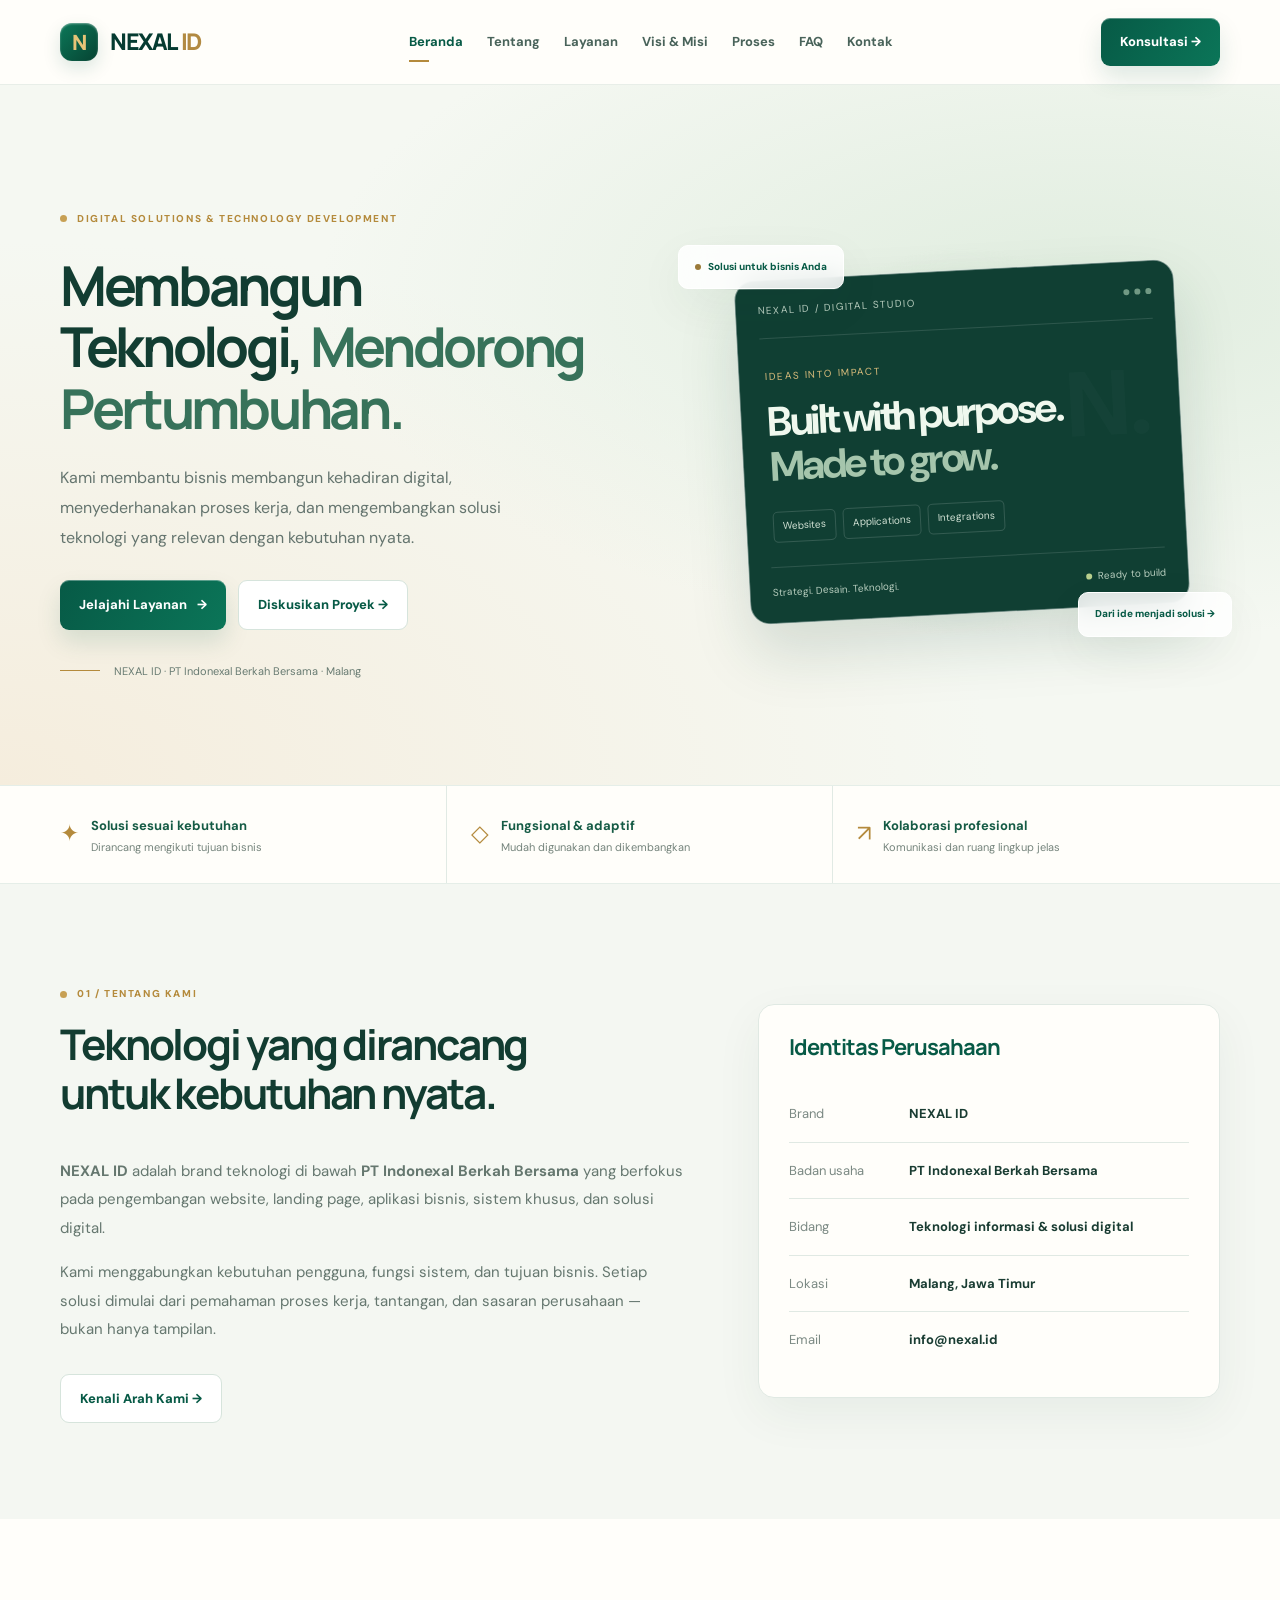
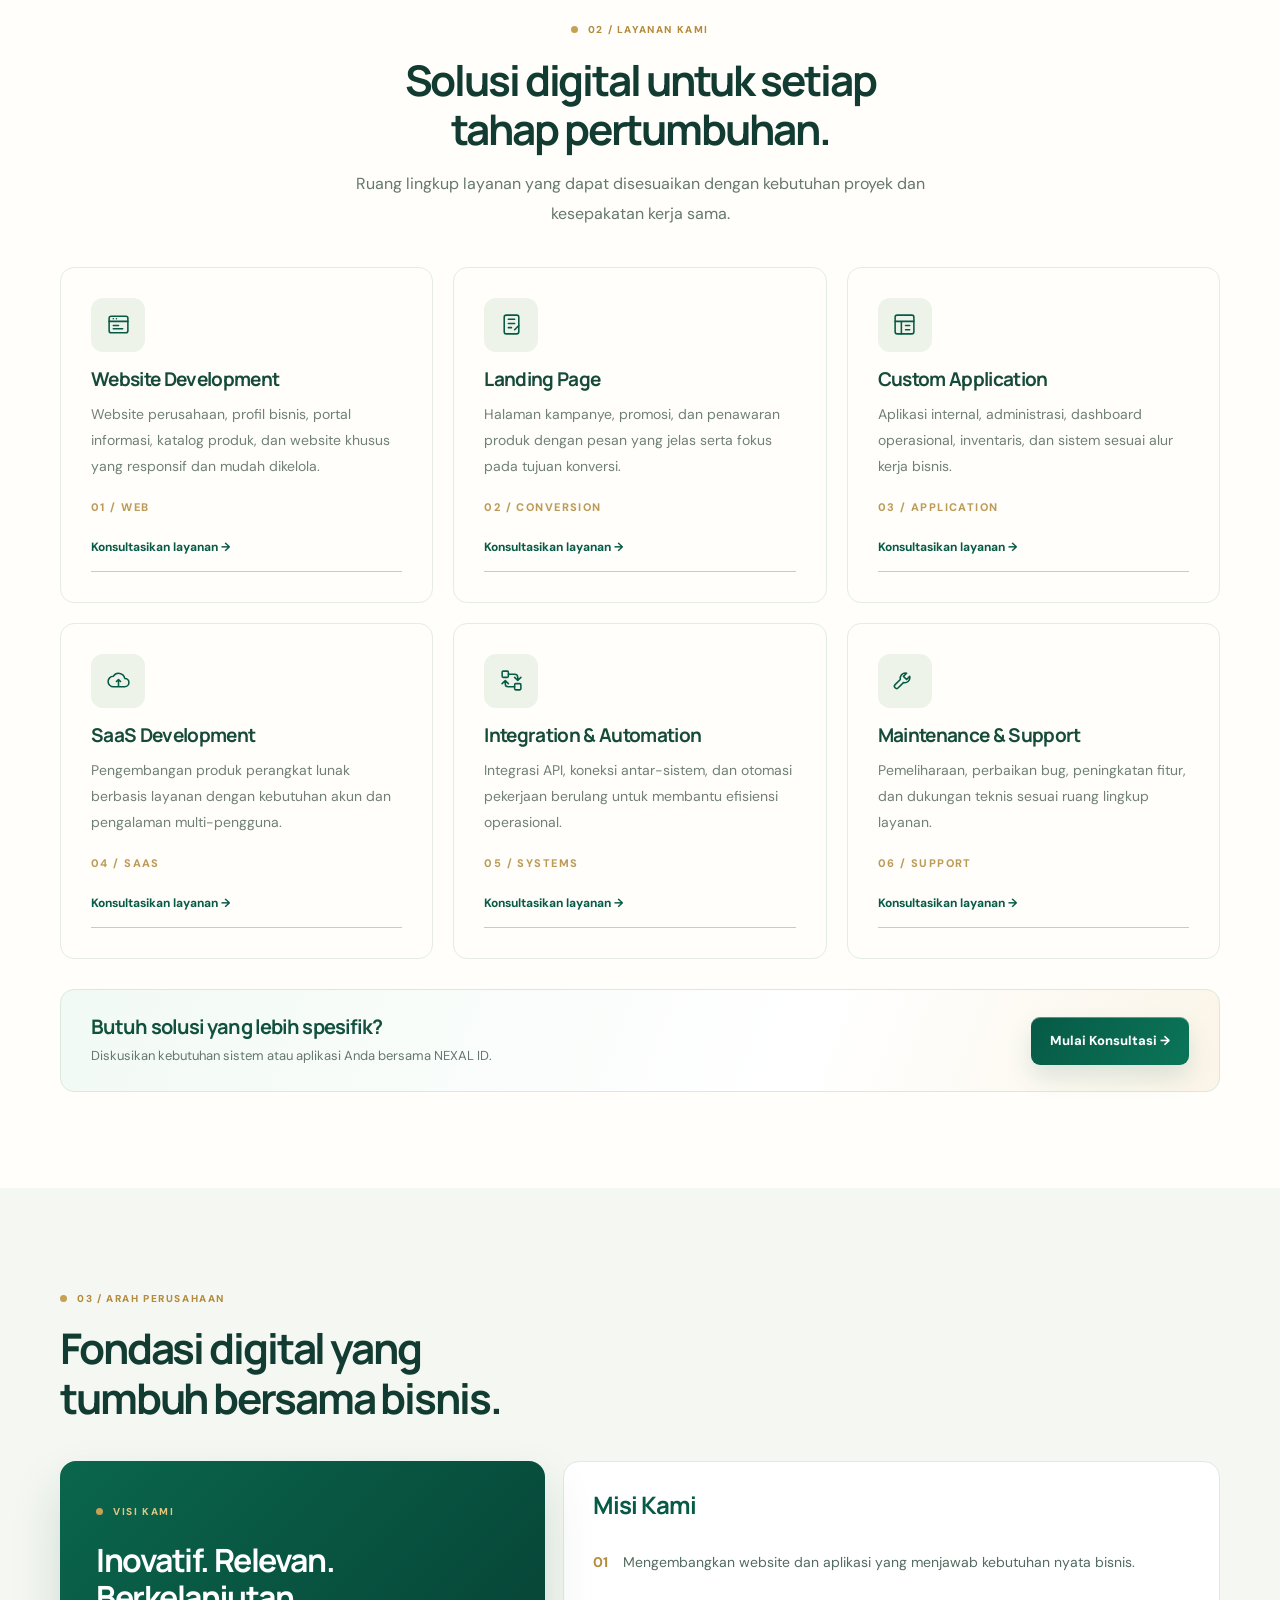
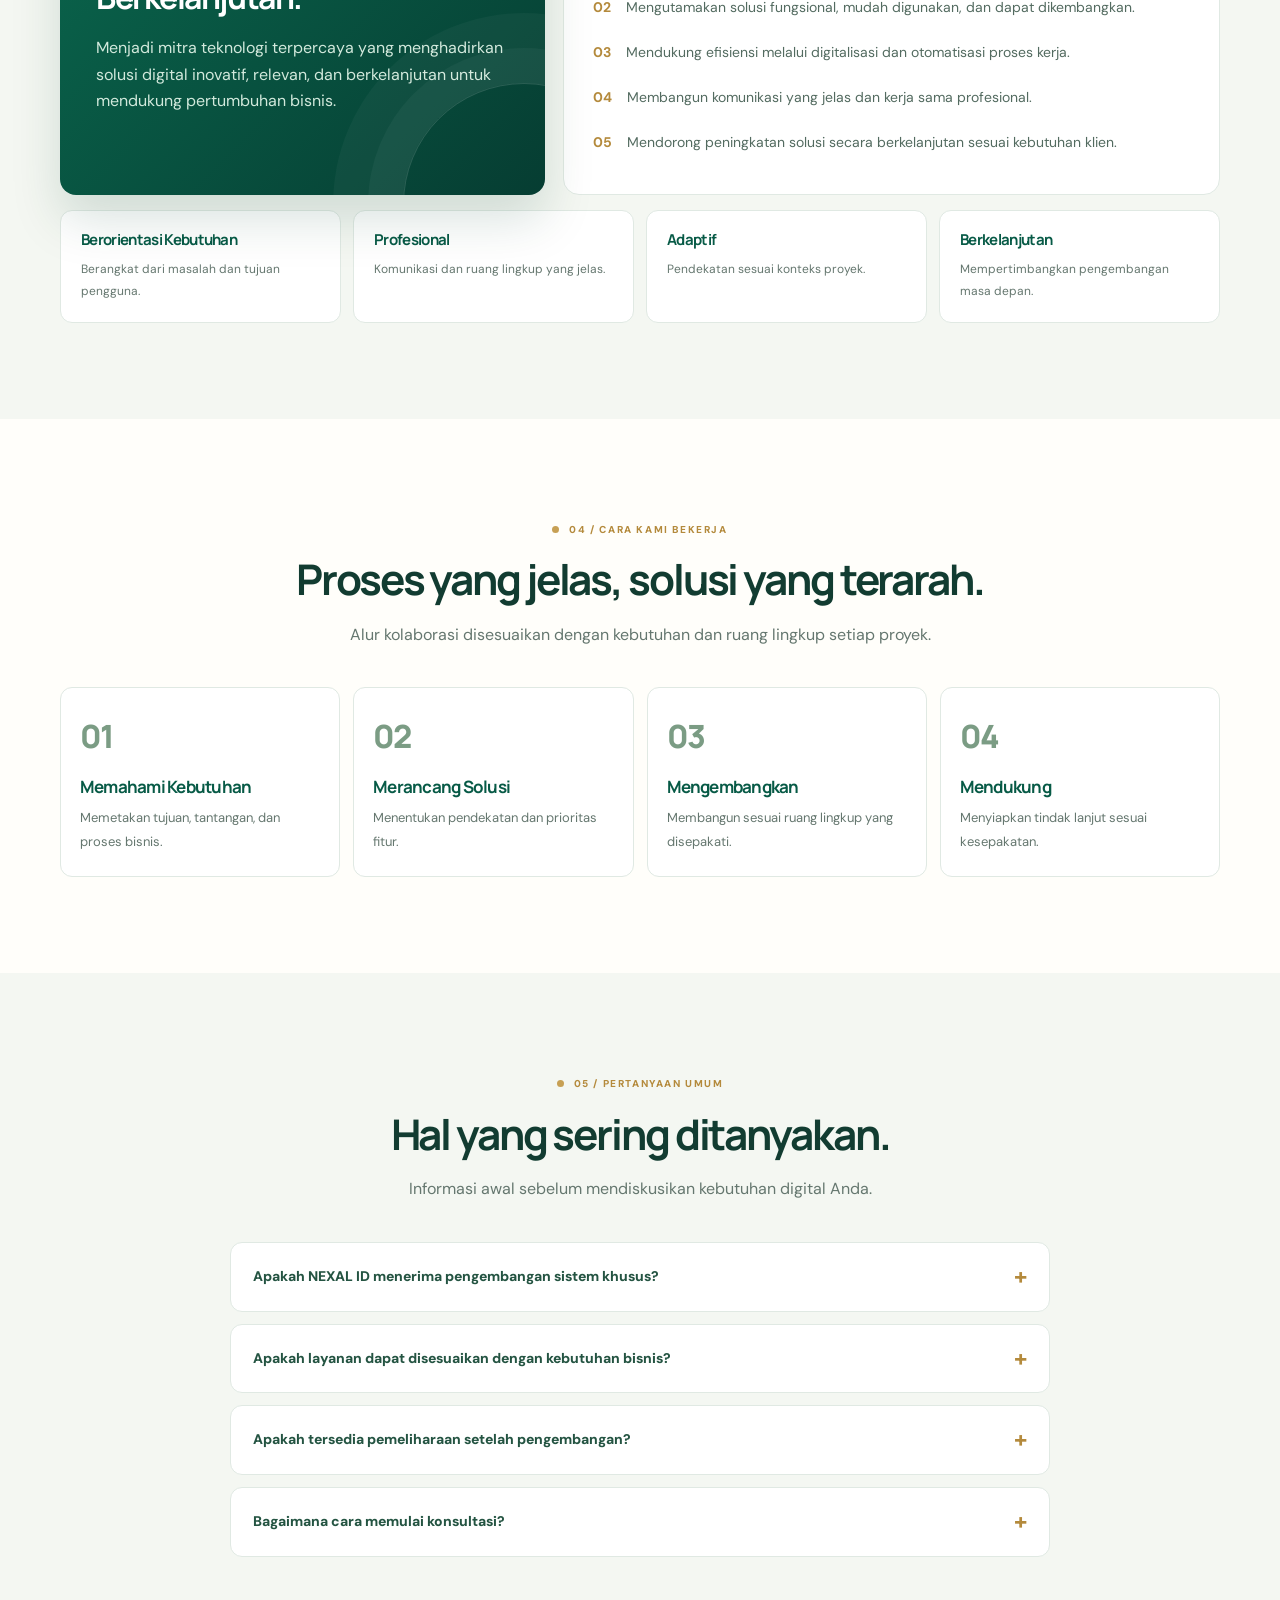
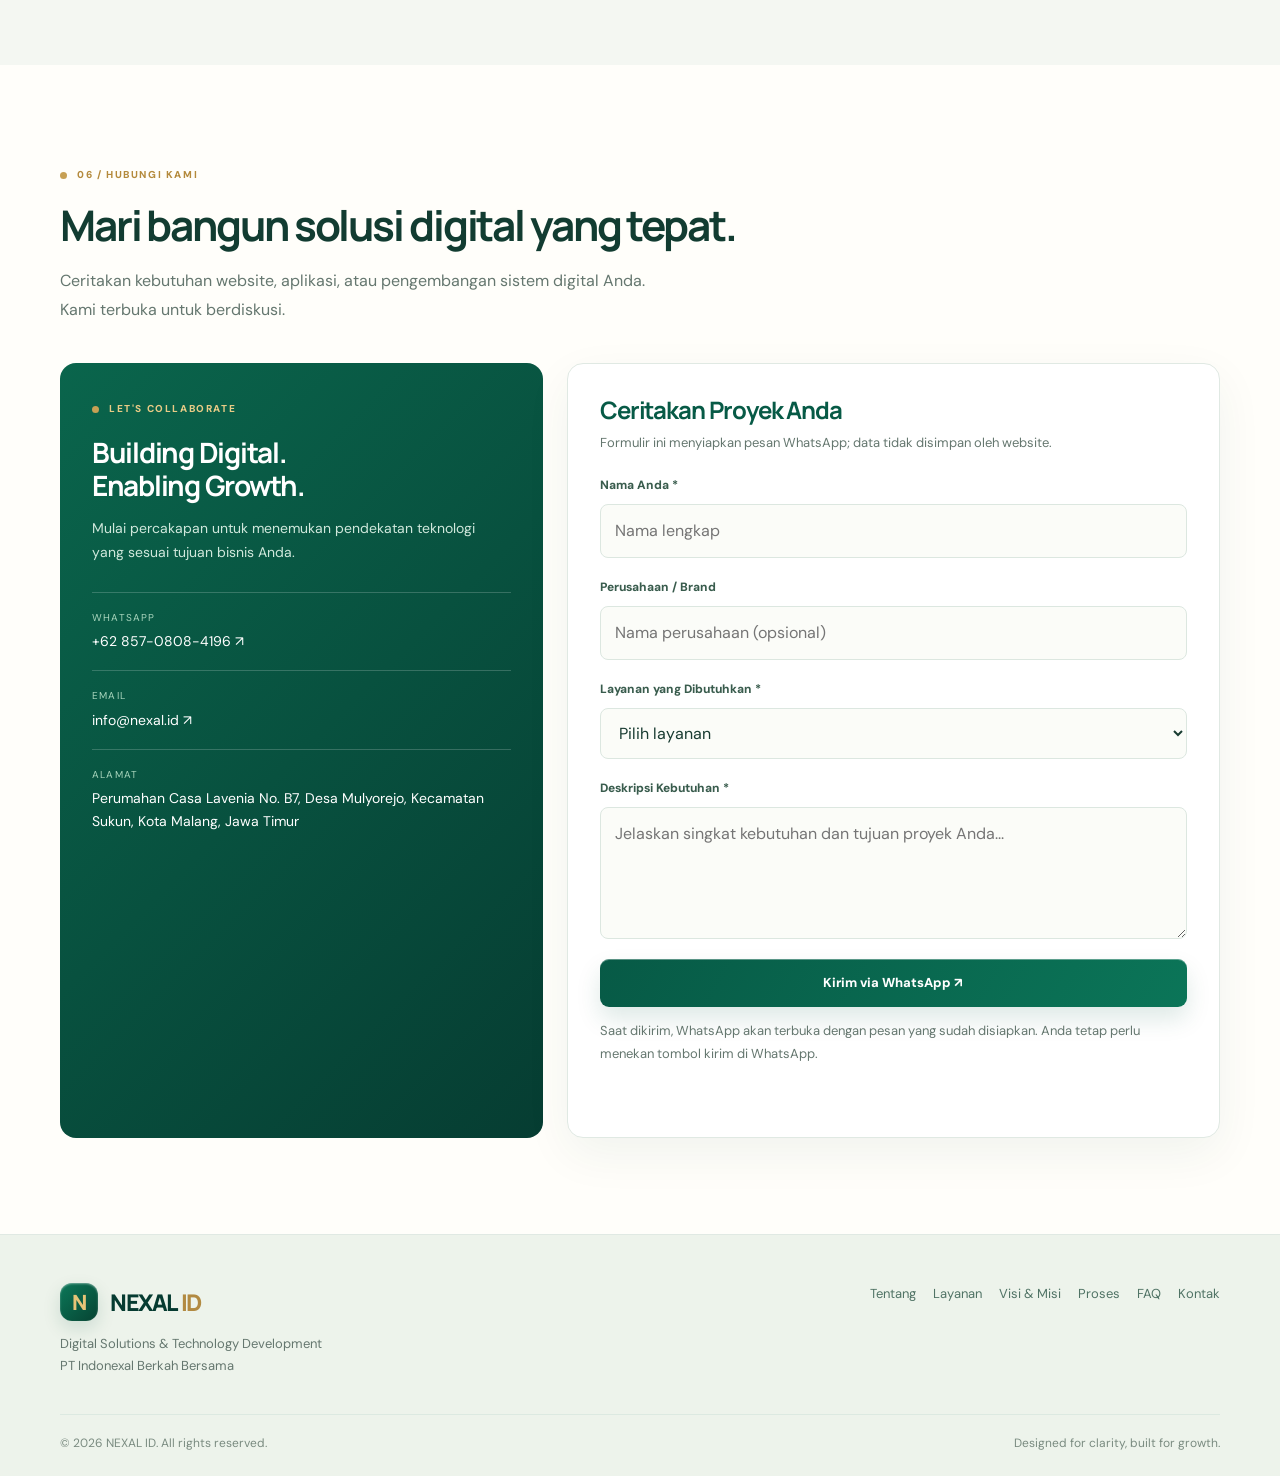
==== commit 19dad892: "Polish company profile UI and responsive layout" ====
--- a/index 2.html
+++ b/index 2.html
@@ -30,34 +30,11 @@
 @media(min-width:701px) and (max-width:900px){.hero .wrap{grid-template-columns:1.1fr .9fr}.aboutgrid{grid-template-columns:1fr 1fr}.visual{height:300px}.glass-panel{width:235px}.halo{width:270px;height:270px}}
 @media(prefers-reduced-motion:reduce){.reveal{opacity:1!important;transform:none!important}}
 
-/* v4.1 mobile-first layout correction: never hide essential content behind JS */
-.reveal,.reveal.visible{opacity:1!important;transform:none!important}
-.hero .wrap > .reveal{min-width:0;order:0}
-.hero .wrap > .visual{min-width:0;order:1}
-@media(max-width:700px){
- .hero{min-height:0!important;display:block;padding:24px 0 30px!important;overflow:hidden}
- .hero .wrap{display:flex!important;flex-direction:column!important;align-items:stretch!important;gap:18px!important}
- .hero .wrap > .reveal{order:0!important;display:block!important;visibility:visible!important}
- .hero .wrap > .visual{order:1!important;display:flex!important;justify-content:center!important;align-items:center!important;height:165px!important;margin:0!important}
- .hero h1{font-size:clamp(30px,8.5vw,43px)!important;line-height:1.12;margin:12px 0!important}
- .hero .eyebrow{font-size:10px;letter-spacing:.07em}
- .hero .lead{font-size:14px;line-height:1.6}
- .hero .actions{margin-top:17px;gap:9px}
- .hero .btn{padding:12px 14px;font-size:12px}
- .hero-foot{margin-top:16px!important;font-size:10px;line-height:1.5}
- .hero .glass-panel{width:142px!important;height:142px!important;aspect-ratio:1;border-radius:22px}
- .hero .symbol{font-size:68px!important}
- .hero .halo{width:180px!important;height:180px!important}
- .hero .float-pill{font-size:9px;padding:7px 9px}
- .hero .pill-a{left:5%;top:18px}.hero .pill-b{right:4%;bottom:16px}
- .section{padding:43px 0!important}
- .heading{margin-bottom:20px!important}
- .quick-item{padding:10px 0!important}
- .card{padding:19px!important}
- .nav .brand{font-size:22px}
-}
+.reveal,.reveal.visible{opacity:1;transform:none}
+.hero .wrap > *{min-width:0}
 @media(min-width:701px) and (max-width:1100px){.hero{min-height:0;padding:55px 0}.hero .wrap{align-items:center}.visual{max-height:310px}.section{padding:62px 0}}
 @media(prefers-reduced-motion:no-preference){.hero .glass-panel{animation:float 7s ease-in-out infinite}}
+
 </style><script type="application/ld+json">{"@context":"https://schema.org","@type":"Organization","name":"NEXAL ID","legalName":"PT Indonexal Berkah Bersama","email":"info@nexal.id","telephone":"+62 857-0808-4196","address":{"@type":"PostalAddress","streetAddress":"Perumahan Casa Lavenia No. B7, Desa Mulyorejo, Kecamatan Sukun","addressLocality":"Malang","addressRegion":"Jawa Timur","addressCountry":"ID"},"description":"Pengembangan teknologi informasi dan solusi digital"}</script><style>
 /* v4 accessibility and responsive audit */
 html{scroll-padding-top:90px}body{overflow-x:clip}main section{scroll-margin-top:90px}
@@ -68,7 +45,23 @@
 @media(max-width:700px){.hero .wrap{grid-template-columns:1fr}.actions{display:flex;flex-wrap:wrap}.actions .btn{max-width:100%}.hero-foot{flex-wrap:wrap}.quick-item{min-width:0}.contactgrid>*{min-width:0}.info-row>*{overflow-wrap:anywhere}}
 @media(max-width:380px){.wrap{width:calc(100% - 28px)}.hero h1{font-size:clamp(31px,9vw,38px)}.btn{font-size:12px;padding:12px 15px}.visual{height:205px}.glass-panel{width:175px}.float-pill{font-size:9px}.info-row{grid-template-columns:1fr;gap:4px}}
 @media(prefers-reduced-motion:reduce){html{scroll-behavior:auto!important}.reveal{opacity:1!important;transform:none!important}}
-</style></head><body><a class="skip-link" href="#home">Lewati ke konten</a><div aria-hidden="true" class="progress" id="progress"></div><header class="nav"><div class="wrap navin"><a aria-label="NEXAL ID beranda" class="brand" href="#home"><span class="mark">N</span>NEXAL <span style="color:#b28a42;margin-left:-8px">ID</span></a><nav aria-label="Navigasi utama" class="links" id="navlinks"><a data-nav="true" href="#home">Beranda</a><a data-nav="true" href="#tentang">Tentang</a><a data-nav="true" href="#layanan">Layanan</a><a data-nav="true" href="#visi">Visi &amp; Misi</a><a data-nav="true" href="#proses">Proses</a><a data-nav="true" href="#faq">FAQ</a><a data-nav="true" href="#kontak">Kontak</a></nav><a class="navcta" href="https://wa.me/6285708084196?text=Halo%20NEXAL%20ID%2C%20saya%20ingin%20konsultasi%20solusi%20digital." rel="noopener noreferrer" target="_blank">Konsultasi ↗</a><button aria-controls="navlinks" aria-expanded="false" aria-label="Buka menu navigasi" class="menu" id="menu" type="button">☰</button></div></header><main><section class="hero" id="home"><div class="wrap"><div class="reveal"><span class="eyebrow">Digital Solutions &amp; Technology Development</span><h1>Membangun Teknologi, <em>Mendorong Pertumbuhan.</em></h1><p class="lead">Kami membantu bisnis membangun kehadiran digital, menyederhanakan proses kerja, dan mengembangkan solusi teknologi yang relevan dengan kebutuhan nyata.</p><div class="actions"><a class="btn primary" href="#layanan">Jelajahi Layanan <span>↗</span></a><a class="btn secondary" href="#kontak">Diskusikan Proyek →</a></div><div class="hero-foot">NEXAL ID · PT Indonexal Berkah Bersama · Malang</div></div><div aria-label="Ilustrasi identitas NEXAL ID" class="visual"><div class="halo"></div><div class="glass-panel"><div class="symbol">N.</div></div><div class="float-pill pill-a">✦ Digital Innovation</div><div class="float-pill pill-b">↗ Enabling Growth</div></div></div></section><div class="quick-strip"><div class="wrap quick-grid"><div class="quick-item"><span class="quick-icon">✦</span><div><b>Solusi sesuai kebutuhan</b><small>Dirancang mengikuti tujuan bisnis</small></div></div><div class="quick-item"><span class="quick-icon">◇</span><div><b>Fungsional &amp; adaptif</b><small>Mudah digunakan dan dikembangkan</small></div></div><div class="quick-item"><span class="quick-icon">↗</span><div><b>Kolaborasi profesional</b><small>Komunikasi dan ruang lingkup jelas</small></div></div></div></div><section class="section soft" id="tentang"><div class="wrap aboutgrid"><div class="aboutcopy reveal"><div class="heading"><span class="eyebrow">01 / Tentang Kami</span><h2>Teknologi yang dirancang untuk kebutuhan nyata.</h2></div><p><strong>NEXAL ID</strong> adalah brand teknologi di bawah <strong>PT Indonexal Berkah Bersama</strong> yang berfokus pada pengembangan website, landing page, aplikasi bisnis, sistem khusus, dan solusi digital.</p><p>Kami menggabungkan kebutuhan pengguna, fungsi sistem, dan tujuan bisnis. Setiap solusi dimulai dari pemahaman proses kerja, tantangan, dan sasaran perusahaan — bukan hanya tampilan.</p><a class="btn secondary" href="#visi" style="margin-top:14px">Kenali Arah Kami →</a></div><div class="info-panel reveal"><h3>Identitas Perusahaan</h3><div class="info-row"><span>Brand</span><strong>NEXAL ID</strong></div><div class="info-row"><span>Badan usaha</span><strong>PT Indonexal Berkah Bersama</strong></div><div class="info-row"><span>Bidang</span><strong>Teknologi informasi &amp; solusi digital</strong></div><div class="info-row"><span>Lokasi</span><strong>Malang, Jawa Timur</strong></div><div class="info-row"><span>Email</span><strong><a href="mailto:info@nexal.id">info@nexal.id</a></strong></div></div></div></section><section class="section" id="layanan"><div class="wrap"><div class="heading center reveal"><span class="eyebrow">02 / Layanan Kami</span><h2>Solusi digital untuk setiap tahap pertumbuhan.</h2><p>Ruang lingkup layanan yang dapat disesuaikan dengan kebutuhan proyek dan kesepakatan kerja sama.</p></div><div class="cards"><article class="card reveal"><div class="icon">⌘</div><h3>Website Development</h3><p>Website perusahaan, profil bisnis, portal informasi, katalog produk, dan website khusus yang responsif dan mudah dikelola.</p><span class="num">01 / WEB</span><a class="service-link" data-service="Website Development" href="#kontak">Konsultasikan layanan →</a></article><article class="card reveal"><div class="icon">↗</div><h3>Landing Page</h3><p>Halaman kampanye, promosi, dan penawaran produk dengan pesan yang jelas serta fokus pada tujuan konversi.</p><span class="num">02 / CONVERSION</span><a class="service-link" data-service="Landing Page" href="#kontak">Konsultasikan layanan →</a></article><article class="card reveal"><div class="icon">▦</div><h3>Custom Application</h3><p>Aplikasi internal, administrasi, dashboard operasional, inventaris, dan sistem sesuai alur kerja bisnis.</p><span class="num">03 / APPLICATION</span><a class="service-link" data-service="Custom Application" href="#kontak">Konsultasikan layanan →</a></article><article class="card reveal"><div class="icon">☁</div><h3>SaaS Development</h3><p>Pengembangan produk perangkat lunak berbasis layanan dengan kebutuhan akun dan pengalaman multi-pengguna.</p><span class="num">04 / SAAS</span><a class="service-link" data-service="SaaS Development" href="#kontak">Konsultasikan layanan →</a></article><article class="card reveal"><div class="icon">⤳</div><h3>Integration &amp; Automation</h3><p>Integrasi API, koneksi antar-sistem, dan otomasi pekerjaan berulang untuk membantu efisiensi operasional.</p><span class="num">05 / SYSTEMS</span><a class="service-link" data-service="Integration &amp; Automation" href="#kontak">Konsultasikan layanan →</a></article><article class="card reveal"><div class="icon">✧</div><h3>Maintenance &amp; Support</h3><p>Pemeliharaan, perbaikan bug, peningkatan fitur, dan dukungan teknis sesuai ruang lingkup layanan.</p><span class="num">06 / SUPPORT</span><a class="service-link" data-service="Maintenance &amp; Support" href="#kontak">Konsultasikan layanan →</a></article></div><div class="cta-band"><div><h3>Butuh solusi yang lebih spesifik?</h3><p>Diskusikan kebutuhan sistem atau aplikasi Anda bersama NEXAL ID.</p></div><a class="btn primary" href="#kontak">Mulai Konsultasi ↗</a></div></div></section><section class="section soft" id="visi"><div class="wrap"><div class="heading reveal"><span class="eyebrow">03 / Arah Perusahaan</span><h2>Fondasi digital yang tumbuh bersama bisnis.</h2></div><div class="vision"><div class="vision-lead reveal"><span class="eyebrow" style="color:#e4c77f">Visi Kami</span><h3>Inovatif. Relevan. Berkelanjutan.</h3><p>Menjadi mitra teknologi terpercaya yang menghadirkan solusi digital inovatif, relevan, dan berkelanjutan untuk mendukung pertumbuhan bisnis.</p></div><div class="mission reveal"><h3>Misi Kami</h3><ul><li><b>01</b>Mengembangkan website dan aplikasi yang menjawab kebutuhan nyata bisnis.</li><li><b>02</b>Mengutamakan solusi fungsional, mudah digunakan, dan dapat dikembangkan.</li><li><b>03</b>Mendukung efisiensi melalui digitalisasi dan otomatisasi proses kerja.</li><li><b>04</b>Membangun komunikasi yang jelas dan kerja sama profesional.</li><li><b>05</b>Mendorong peningkatan solusi secara berkelanjutan sesuai kebutuhan klien.</li></ul></div></div><div class="values"><div class="value reveal"><h4>Berorientasi Kebutuhan</h4><p>Berangkat dari masalah dan tujuan pengguna.</p></div><div class="value reveal"><h4>Profesional</h4><p>Komunikasi dan ruang lingkup yang jelas.</p></div><div class="value reveal"><h4>Adaptif</h4><p>Pendekatan sesuai konteks proyek.</p></div><div class="value reveal"><h4>Berkelanjutan</h4><p>Mempertimbangkan pengembangan masa depan.</p></div></div></div></section><section class="section" id="proses"><div class="wrap"><div class="heading center reveal"><span class="eyebrow">04 / Cara Kami Bekerja</span><h2>Proses yang jelas, solusi yang terarah.</h2><p>Alur kolaborasi disesuaikan dengan kebutuhan dan ruang lingkup setiap proyek.</p></div><div class="steps"><div class="step reveal"><span class="stepnum">01</span><h3>Memahami Kebutuhan</h3><p>Memetakan tujuan, tantangan, dan proses bisnis.</p></div><div class="step reveal"><span class="stepnum">02</span><h3>Merancang Solusi</h3><p>Menentukan pendekatan dan prioritas fitur.</p></div><div class="step reveal"><span class="stepnum">03</span><h3>Mengembangkan</h3><p>Membangun sesuai ruang lingkup yang disepakati.</p></div><div class="step reveal"><span class="stepnum">04</span><h3>Mendukung</h3><p>Menyiapkan tindak lanjut sesuai kesepakatan.</p></div></div></div></section><section class="section soft" id="faq"><div class="wrap"><div class="heading center reveal"><span class="eyebrow">05 / Pertanyaan Umum</span><h2>Hal yang sering ditanyakan.</h2><p>Informasi awal sebelum mendiskusikan kebutuhan digital Anda.</p></div><div class="faq reveal"><details><summary>Apakah NEXAL ID menerima pengembangan sistem khusus?</summary><p>Ya. Pengembangan aplikasi dan sistem khusus termasuk ruang lingkup layanan NEXAL ID. Detail fitur, integrasi, dan kebutuhan teknis dibahas sesuai proyek.</p></details><details><summary>Apakah layanan dapat disesuaikan dengan kebutuhan bisnis?</summary><p>Ya. Pendekatan dan ruang lingkup disusun berdasarkan proses kerja, tujuan, prioritas, serta kesepakatan kerja sama.</p></details><details><summary>Apakah tersedia pemeliharaan setelah pengembangan?</summary><p>NEXAL ID menawarkan maintenance dan technical support. Cakupan, durasi, dan ketentuan dukungan mengikuti perjanjian layanan.</p></details><details><summary>Bagaimana cara memulai konsultasi?</summary><p>Hubungi NEXAL ID melalui WhatsApp atau email, atau isi formulir di bawah untuk menyiapkan pesan kebutuhan proyek Anda.</p></details></div></div></section><section class="section" id="kontak"><div class="wrap"><div class="heading reveal"><span class="eyebrow">06 / Hubungi Kami</span><h2>Mari bangun solusi digital yang tepat.</h2><p>Ceritakan kebutuhan website, aplikasi, atau pengembangan sistem digital Anda. Kami terbuka untuk berdiskusi.</p></div><div class="contactgrid"><div class="contactbox reveal"><span class="eyebrow" style="color:#e8cb86">Let's Collaborate</span><h3>Building Digital.<br/>Enabling Growth.</h3><p>Mulai percakapan untuk menemukan pendekatan teknologi yang sesuai tujuan bisnis Anda.</p><a class="contactline" href="https://wa.me/6285708084196" rel="noopener noreferrer" target="_blank"><small>WhatsApp</small>+62 857-0808-4196 ↗</a><a class="contactline" href="mailto:info@nexal.id"><small>Email</small>info@nexal.id ↗</a><div class="contactline"><small>Alamat</small>Perumahan Casa Lavenia No. B7, Desa Mulyorejo, Kecamatan Sukun, Kota Malang, Jawa Timur</div></div><form class="formbox reveal" id="contactForm"><h3>Ceritakan Proyek Anda</h3><p>Formulir ini menyiapkan pesan WhatsApp; data tidak disimpan oleh website.</p><div class="field"><label for="name">Nama Anda *</label><input autocomplete="name" id="name" maxlength="100" name="name" placeholder="Nama lengkap" required=""/></div><div class="field"><label for="business">Perusahaan / Brand</label><input autocomplete="organization" id="business" maxlength="100" name="business" placeholder="Nama perusahaan (opsional)"/></div><div class="field"><label for="service">Layanan yang Dibutuhkan *</label><select id="service" name="service" required=""><option value="">Pilih layanan</option><option>Website Development</option><option>Landing Page</option><option>Custom Application</option><option>SaaS Development</option><option>System Integration &amp; Automation</option><option>Maintenance &amp; Technical Support</option><option>Belum yakin / ingin konsultasi</option></select></div><div class="field"><label for="message">Deskripsi Kebutuhan *</label><textarea id="message" maxlength="2000" name="message" placeholder="Jelaskan singkat kebutuhan dan tujuan proyek Anda..." required=""></textarea></div><button class="btn primary" style="border:0;width:100%" type="submit">Kirim via WhatsApp ↗</button><p class="formnote">Saat dikirim, WhatsApp akan terbuka dengan pesan yang sudah disiapkan. Anda tetap perlu menekan tombol kirim di WhatsApp.</p><div aria-live="polite" class="form-status" id="formStatus" role="status"></div><a hidden="" href="https://wa.me/6285708084196" id="whatsappFallback" rel="noopener noreferrer" target="_blank">Buka WhatsApp dengan pesan konsultasi ↗</a></form></div></div></section></main><footer class="footer"><div class="wrap"><div class="footergrid"><div><a class="brand" href="#home"><span class="mark">N</span>NEXAL <span style="color:#b28a42;margin-left:-8px">ID</span></a><p>Digital Solutions &amp; Technology Development<br/>PT Indonexal Berkah Bersama</p></div><div class="footlinks"><a href="#tentang">Tentang</a><a href="#layanan">Layanan</a><a href="#visi">Visi &amp; Misi</a><a href="#proses">Proses</a><a href="#faq">FAQ</a><a href="#kontak">Kontak</a></div></div><div class="copyright"><span>© <span id="year">2026</span> NEXAL ID. All rights reserved.</span><span>Designed for clarity, built for growth.</span></div></div></footer><button aria-label="Kembali ke atas" class="backtop" id="backtop" type="button">↑</button><script>(()=>{'use strict';
+
+/* Refined visual system: readable fallbacks, calmer spacing, purposeful motion. */
+:root{--ink:#193c32;--muted:#65776f;--line:#e0e9e3;--shadow:0 16px 48px rgba(13,65,45,.06)}
+body{font-family:'DM Sans',Arial,sans-serif;background:#fffefa;-webkit-font-smoothing:antialiased}
+h1,h2,h3,h4,.brand,.symbol,.step .stepnum{font-family:Manrope,'DM Sans',Arial,sans-serif}
+a,button{touch-action:manipulation}button,a,input,select,textarea{-webkit-tap-highlight-color:transparent}
+.wrap{width:min(1160px,calc(100% - 64px))}.nav{background:rgba(255,254,250,.93)}.navin{min-height:84px}.brand{font-size:23px;letter-spacing:-.065em}.mark{width:38px;height:38px;border-radius:12px;font-size:21px}.links{gap:24px}.links a{position:relative;transition:color .2s}.links a:after{content:'';position:absolute;bottom:-9px;left:0;width:0;height:2px;background:var(--gold);transition:width .25s}.links a.active:after{width:20px}
+.navcta,.btn{border-radius:9px;min-height:48px;transition:transform .25s,box-shadow .25s,background .25s}.btn:hover,.navcta:hover{transform:translateY(-2px)}.btn:active,.navcta:active{transform:translateY(0)}
+.hero{min-height:700px;padding:88px 0 74px;background:#f5f8f2}.hero:before{background:radial-gradient(ellipse at 85% 30%,#e0eddf 0%,transparent 50%),radial-gradient(ellipse at 0% 100%,#f5eddd,transparent 55%)}.hero .wrap{grid-template-columns:1.12fr 1fr;gap:64px}.hero h1{font-size:clamp(42px,4.3vw,62px);line-height:1.12;letter-spacing:-.06em;margin:24px 0;max-width:650px;text-wrap:balance}.hero h1 em{background:none;color:#37725a}.eyebrow{font-size:10px;letter-spacing:.16em;line-height:1.8}.lead{font-size:16px;line-height:1.85;max-width:510px}.hero-foot{margin-top:32px;font-size:11px}.actions{gap:12px;margin-top:28px}
+.visual{height:430px}.halo{width:390px;height:390px;background:radial-gradient(circle,#cbdccc,transparent 70%)}.studio{position:relative;width:100%;max-width:440px;background:#103f33;color:#eff8ee;border:1px solid #ffffff70;border-radius:20px;padding:22px;box-shadow:0 30px 60px #15433226;transform:rotate(-3deg);animation:studioFloat 8s ease-in-out infinite}.studio-top{display:flex;justify-content:space-between;align-items:center;border-bottom:1px solid #ffffff20;padding-bottom:18px;font-size:10px;letter-spacing:.12em;color:#b6ccbd}.studio-dots{display:flex;gap:5px}.studio-dots i{width:6px;height:6px;border-radius:50%;background:#719984}.studio-main{padding:30px 4px 24px}.studio-label{font-size:10px;color:#d9bc7b;letter-spacing:.14em}.studio-title{font-size:41px;line-height:1.1;letter-spacing:-.06em;font-weight:700;margin:15px 0 22px}.studio-title span{color:#a5c5ac}.studio-tags{display:flex;gap:7px;flex-wrap:wrap}.studio-tags span{border:1px solid #ffffff26;border-radius:5px;padding:6px 9px;font-size:10px;color:#d0e0d3}.studio-bottom{border-top:1px solid #ffffff20;padding-top:17px;display:flex;justify-content:space-between;align-items:center;font-size:10px;color:#b6ccbd}.studio-status{display:flex;align-items:center;gap:6px}.studio-status:before{content:'';width:6px;height:6px;border-radius:50%;background:#b8cf8e}.studio-monogram{position:absolute;right:28px;top:95px;font-size:92px;font-weight:800;color:#ffffff05;line-height:1;pointer-events:none}.float-pill{font-size:10px;border-radius:10px;padding:13px 16px;z-index:2;backdrop-filter:blur(12px)}.pill-a{left:-25px;top:18px}.pill-b{right:-12px;bottom:20px}.pill-dot{display:inline-block;width:6px;height:6px;background:#9a7a39;border-radius:50%;margin-right:7px}
+.quick-strip{background:#fffefa}.quick-item{padding-top:26px;padding-bottom:26px}.section{padding:96px 0}.soft{background:#f4f7f2}.heading{margin-bottom:38px}.heading h2{font-size:clamp(30px,3.3vw,44px);line-height:1.17;text-wrap:balance;letter-spacing:-.05em}.heading p{line-height:1.85;max-width:600px}.heading.center p{margin:auto}.aboutgrid{gap:72px}.aboutcopy p{font-size:15px;line-height:1.9}.info-panel{border-radius:16px;padding:30px;background:#fffefa}.info-row{padding:17px 0}.cards{gap:20px}.card{padding:30px;border-radius:14px;background:#fffefa;box-shadow:none;transition:transform .3s,box-shadow .3s,border-color .3s}.card:hover{transform:translateY(-5px);box-shadow:0 16px 38px #0b5a3e0c}.card:before{display:none}.card .icon{border-radius:12px;background:#edf3e9;border:0;font-family:Arial,sans-serif}.card h3{font-size:19px;letter-spacing:-.035em}.card p{line-height:1.85}.service-link{display:inline-flex;align-items:center;min-height:44px;margin-top:12px;font-size:12px;color:#075a46;font-weight:700}.cta-band{border-radius:14px}.vision-lead,.mission{border-radius:16px}.vision-lead{padding:36px}.value,.step{border-radius:12px;box-shadow:none}.value p,.step p{line-height:1.85}.step .stepnum{font-size:32px;color:#7b9c84}.faq details{border-radius:12px;transition:border-color .2s,background .2s}.faq details[open]{border-color:#adc7b4;background:#fcfdf9}.faq summary{font-size:14px;line-height:1.7;padding:22px 0}.faq details p{line-height:1.9}.contactgrid{gap:24px}.contactbox,.formbox{border-radius:16px;padding:32px}.field{gap:8px;margin-bottom:20px}.field label{font-size:12px}.field input,.field select,.field textarea{border-radius:8px;padding:13px 14px;background:#fbfcf8;min-height:48px}.field input:hover,.field select:hover,.field textarea:hover{border-color:#adc7b4}.field textarea{min-height:132px}.formnote{line-height:1.8}.form-status:not(:empty){padding:12px 14px;border:1px solid #c5dccb;border-radius:8px;background:#eff7ee;font-size:12px;color:#194a37;margin-top:14px}.footer{background:#edf3eb;padding-top:48px}.backtop{border-radius:10px;width:44px;height:44px}.reveal{transform:translateY(18px);transition:opacity .65s ease,transform .65s ease}
+@keyframes studioFloat{0%,100%{transform:translateY(0) rotate(-3deg)}50%{transform:translateY(-9px) rotate(-2deg)}}
+@media(max-width:1000px){.hero .wrap{gap:36px;grid-template-columns:1.1fr 1fr}.hero h1{font-size:46px}.links a:after{display:none}.studio-title{font-size:34px}.studio{padding:18px}.visual{height:380px}.pill-a{left:-12px}.section{padding:76px 0}.aboutgrid{gap:36px}.navin{min-height:74px}}
+@media(max-width:700px){.wrap{width:calc(100% - 40px)}.hero{padding:54px 0 38px;min-height:auto}.hero .wrap{grid-template-columns:1fr;gap:26px}.hero h1{font-size:clamp(38px,9vw,52px);max-width:540px}.hero .eyebrow{font-size:9px;letter-spacing:.12em}.lead{font-size:15px}.hero-foot{font-size:10px;margin-top:25px}.visual{height:360px;max-width:420px;width:100%;margin:0 auto}.studio{width:calc(100% - 30px);padding:20px;max-width:360px}.studio-title{font-size:36px}.studio-main{padding:22px 4px}.pill-a{top:8px;left:0}.pill-b{bottom:8px;right:0}.halo{width:300px;height:300px}.section{padding:64px 0}.heading h2{font-size:33px}.heading p{font-size:14px}.heading{margin-bottom:30px}.cards{gap:14px}.card{padding:26px}.aboutgrid{gap:28px}.info-panel,.mission,.vision-lead{padding:26px}.contactbox,.formbox{padding:25px}.contactgrid{gap:18px}.quick-item{padding-top:18px;padding-bottom:18px}.footergrid{gap:24px}.copyright{line-height:1.8}.formbox h3{font-size:23px}.faq summary{font-size:13px}.navin{min-height:70px}.brand{font-size:21px}.backtop{bottom:16px;right:16px}}
+@media(max-width:380px){.wrap{width:calc(100% - 32px)}.hero h1{font-size:36px}.actions{flex-direction:column;align-items:stretch}.actions .btn{width:100%}.studio-title{font-size:30px}.studio-tags span{font-size:9px;padding:5px 7px}.visual{height:340px}.studio-bottom{font-size:9px}.heading h2{font-size:29px}}
+@media(prefers-reduced-motion:reduce){*,*:before,*:after{animation:none!important;transition:none!important}.studio{transform:rotate(-3deg)}}
+</style></head><body><a class="skip-link" href="#home">Lewati ke konten</a><div aria-hidden="true" class="progress" id="progress"></div><header class="nav"><div class="wrap navin"><a aria-label="NEXAL ID beranda" class="brand" href="#home"><span class="mark">N</span>NEXAL <span style="color:#b28a42;margin-left:-8px">ID</span></a><nav aria-label="Navigasi utama" class="links" id="navlinks"><a data-nav="true" href="#home">Beranda</a><a data-nav="true" href="#tentang">Tentang</a><a data-nav="true" href="#layanan">Layanan</a><a data-nav="true" href="#visi">Visi &amp; Misi</a><a data-nav="true" href="#proses">Proses</a><a data-nav="true" href="#faq">FAQ</a><a data-nav="true" href="#kontak">Kontak</a></nav><a class="navcta" href="https://wa.me/6285708084196?text=Halo%20NEXAL%20ID%2C%20saya%20ingin%20konsultasi%20solusi%20digital." rel="noopener noreferrer" target="_blank">Konsultasi →</a><button aria-controls="navlinks" aria-expanded="false" aria-label="Buka menu navigasi" class="menu" id="menu" type="button">☰</button></div></header><main><section class="hero" id="home"><div class="wrap"><div class="reveal"><span class="eyebrow">Digital Solutions &amp; Technology Development</span><h1>Membangun Teknologi, <em>Mendorong Pertumbuhan.</em></h1><p class="lead">Kami membantu bisnis membangun kehadiran digital, menyederhanakan proses kerja, dan mengembangkan solusi teknologi yang relevan dengan kebutuhan nyata.</p><div class="actions"><a class="btn primary" href="#layanan">Jelajahi Layanan <span aria-hidden="true">→</span></a><a class="btn secondary" href="#kontak">Diskusikan Proyek →</a></div><div class="hero-foot">NEXAL ID · PT Indonexal Berkah Bersama · Malang</div></div><div aria-label="Ilustrasi studio pengembangan digital NEXAL ID" class="visual"><div class="halo"></div><div class="studio" aria-hidden="true"><div class="studio-top"><span>NEXAL ID / DIGITAL STUDIO</span><span class="studio-dots"><i></i><i></i><i></i></span></div><div class="studio-main"><div class="studio-label">IDEAS INTO IMPACT</div><div class="studio-title">Built with purpose.<br/><span>Made to grow.</span></div><div class="studio-tags"><span>Websites</span><span>Applications</span><span>Integrations</span></div></div><span class="studio-monogram">N.</span><div class="studio-bottom"><span>Strategi. Desain. Teknologi.</span><span class="studio-status">Ready to build</span></div></div><div class="float-pill pill-a"><span class="pill-dot"></span>Solusi untuk bisnis Anda</div><div class="float-pill pill-b">Dari ide menjadi solusi →</div></div></div></section><div class="quick-strip"><div class="wrap quick-grid"><div class="quick-item"><span class="quick-icon">✦</span><div><b>Solusi sesuai kebutuhan</b><small>Dirancang mengikuti tujuan bisnis</small></div></div><div class="quick-item"><span class="quick-icon">◇</span><div><b>Fungsional &amp; adaptif</b><small>Mudah digunakan dan dikembangkan</small></div></div><div class="quick-item"><span class="quick-icon">↗</span><div><b>Kolaborasi profesional</b><small>Komunikasi dan ruang lingkup jelas</small></div></div></div></div><section class="section soft" id="tentang"><div class="wrap aboutgrid"><div class="aboutcopy reveal"><div class="heading"><span class="eyebrow">01 / Tentang Kami</span><h2>Teknologi yang dirancang untuk kebutuhan nyata.</h2></div><p><strong>NEXAL ID</strong> adalah brand teknologi di bawah <strong>PT Indonexal Berkah Bersama</strong> yang berfokus pada pengembangan website, landing page, aplikasi bisnis, sistem khusus, dan solusi digital.</p><p>Kami menggabungkan kebutuhan pengguna, fungsi sistem, dan tujuan bisnis. Setiap solusi dimulai dari pemahaman proses kerja, tantangan, dan sasaran perusahaan — bukan hanya tampilan.</p><a class="btn secondary" href="#visi" style="margin-top:14px">Kenali Arah Kami →</a></div><div class="info-panel reveal"><h3>Identitas Perusahaan</h3><div class="info-row"><span>Brand</span><strong>NEXAL ID</strong></div><div class="info-row"><span>Badan usaha</span><strong>PT Indonexal Berkah Bersama</strong></div><div class="info-row"><span>Bidang</span><strong>Teknologi informasi &amp; solusi digital</strong></div><div class="info-row"><span>Lokasi</span><strong>Malang, Jawa Timur</strong></div><div class="info-row"><span>Email</span><strong><a href="mailto:info@nexal.id">info@nexal.id</a></strong></div></div></div></section><section class="section" id="layanan"><div class="wrap"><div class="heading center reveal"><span class="eyebrow">02 / Layanan Kami</span><h2>Solusi digital untuk setiap tahap pertumbuhan.</h2><p>Ruang lingkup layanan yang dapat disesuaikan dengan kebutuhan proyek dan kesepakatan kerja sama.</p></div><div class="cards"><article class="card reveal"><div class="icon" aria-hidden="true"><svg width="25" height="25" viewBox="0 0 24 24" fill="none" stroke="currentColor" stroke-width="1.5" stroke-linecap="round" stroke-linejoin="round"><rect x="3" y="4" width="18" height="16" rx="2"/><path d="M3 9h18M7 6.5h.01M10 6.5h.01M7 13h5M7 16h9"/></svg></div><h3>Website Development</h3><p>Website perusahaan, profil bisnis, portal informasi, katalog produk, dan website khusus yang responsif dan mudah dikelola.</p><span class="num">01 / WEB</span><a class="service-link" data-service="Website Development" href="#kontak">Konsultasikan layanan →</a></article><article class="card reveal"><div class="icon" aria-hidden="true"><svg width="25" height="25" viewBox="0 0 24 24" fill="none" stroke="currentColor" stroke-width="1.5" stroke-linecap="round" stroke-linejoin="round"><rect x="5" y="3" width="14" height="18" rx="2"/><path d="M9 7h6M9 11h6M9 15h3M15 17l4-4"/></svg></div><h3>Landing Page</h3><p>Halaman kampanye, promosi, dan penawaran produk dengan pesan yang jelas serta fokus pada tujuan konversi.</p><span class="num">02 / CONVERSION</span><a class="service-link" data-service="Landing Page" href="#kontak">Konsultasikan layanan →</a></article><article class="card reveal"><div class="icon" aria-hidden="true"><svg width="25" height="25" viewBox="0 0 24 24" fill="none" stroke="currentColor" stroke-width="1.5" stroke-linecap="round" stroke-linejoin="round"><rect x="3" y="3" width="18" height="18" rx="2"/><path d="M3 9h18M9 9v12M13 13h4M13 17h4"/></svg></div><h3>Custom Application</h3><p>Aplikasi internal, administrasi, dashboard operasional, inventaris, dan sistem sesuai alur kerja bisnis.</p><span class="num">03 / APPLICATION</span><a class="service-link" data-service="Custom Application" href="#kontak">Konsultasikan layanan →</a></article><article class="card reveal"><div class="icon" aria-hidden="true"><svg width="25" height="25" viewBox="0 0 24 24" fill="none" stroke="currentColor" stroke-width="1.5" stroke-linecap="round" stroke-linejoin="round"><path d="M7 18h11a4 4 0 0 0 0-8 6 6 0 0 0-11-2 5 5 0 0 0 0 10Z"/><path d="M10 13l2-2 2 2M12 11v6"/></svg></div><h3>SaaS Development</h3><p>Pengembangan produk perangkat lunak berbasis layanan dengan kebutuhan akun dan pengalaman multi-pengguna.</p><span class="num">04 / SAAS</span><a class="service-link" data-service="SaaS Development" href="#kontak">Konsultasikan layanan →</a></article><article class="card reveal"><div class="icon" aria-hidden="true"><svg width="25" height="25" viewBox="0 0 24 24" fill="none" stroke="currentColor" stroke-width="1.5" stroke-linecap="round" stroke-linejoin="round"><rect x="3" y="3" width="6" height="6" rx="1"/><rect x="15" y="15" width="6" height="6" rx="1"/><path d="M9 6h6a3 3 0 0 1 3 3v3M15 18H9a3 3 0 0 1-3-3v-3M15 9l3 3 3-3M3 15l3-3 3 3"/></svg></div><h3>Integration &amp; Automation</h3><p>Integrasi API, koneksi antar-sistem, dan otomasi pekerjaan berulang untuk membantu efisiensi operasional.</p><span class="num">05 / SYSTEMS</span><a class="service-link" data-service="Integration &amp; Automation" href="#kontak">Konsultasikan layanan →</a></article><article class="card reveal"><div class="icon" aria-hidden="true"><svg width="25" height="25" viewBox="0 0 24 24" fill="none" stroke="currentColor" stroke-width="1.5" stroke-linecap="round" stroke-linejoin="round"><path d="M14 5a5 5 0 0 0-6 6l-5 5a2 2 0 0 0 3 3l5-5a5 5 0 0 0 6-6l-3 3-3-3 3-3Z"/></svg></div><h3>Maintenance &amp; Support</h3><p>Pemeliharaan, perbaikan bug, peningkatan fitur, dan dukungan teknis sesuai ruang lingkup layanan.</p><span class="num">06 / SUPPORT</span><a class="service-link" data-service="Maintenance &amp; Support" href="#kontak">Konsultasikan layanan →</a></article></div><div class="cta-band"><div><h3>Butuh solusi yang lebih spesifik?</h3><p>Diskusikan kebutuhan sistem atau aplikasi Anda bersama NEXAL ID.</p></div><a class="btn primary" href="#kontak">Mulai Konsultasi →</a></div></div></section><section class="section soft" id="visi"><div class="wrap"><div class="heading reveal"><span class="eyebrow">03 / Arah Perusahaan</span><h2>Fondasi digital yang tumbuh bersama bisnis.</h2></div><div class="vision"><div class="vision-lead reveal"><span class="eyebrow" style="color:#e4c77f">Visi Kami</span><h3>Inovatif. Relevan. Berkelanjutan.</h3><p>Menjadi mitra teknologi terpercaya yang menghadirkan solusi digital inovatif, relevan, dan berkelanjutan untuk mendukung pertumbuhan bisnis.</p></div><div class="mission reveal"><h3>Misi Kami</h3><ul><li><b>01</b>Mengembangkan website dan aplikasi yang menjawab kebutuhan nyata bisnis.</li><li><b>02</b>Mengutamakan solusi fungsional, mudah digunakan, dan dapat dikembangkan.</li><li><b>03</b>Mendukung efisiensi melalui digitalisasi dan otomatisasi proses kerja.</li><li><b>04</b>Membangun komunikasi yang jelas dan kerja sama profesional.</li><li><b>05</b>Mendorong peningkatan solusi secara berkelanjutan sesuai kebutuhan klien.</li></ul></div></div><div class="values"><div class="value reveal"><h4>Berorientasi Kebutuhan</h4><p>Berangkat dari masalah dan tujuan pengguna.</p></div><div class="value reveal"><h4>Profesional</h4><p>Komunikasi dan ruang lingkup yang jelas.</p></div><div class="value reveal"><h4>Adaptif</h4><p>Pendekatan sesuai konteks proyek.</p></div><div class="value reveal"><h4>Berkelanjutan</h4><p>Mempertimbangkan pengembangan masa depan.</p></div></div></div></section><section class="section" id="proses"><div class="wrap"><div class="heading center reveal"><span class="eyebrow">04 / Cara Kami Bekerja</span><h2>Proses yang jelas, solusi yang terarah.</h2><p>Alur kolaborasi disesuaikan dengan kebutuhan dan ruang lingkup setiap proyek.</p></div><div class="steps"><div class="step reveal"><span class="stepnum">01</span><h3>Memahami Kebutuhan</h3><p>Memetakan tujuan, tantangan, dan proses bisnis.</p></div><div class="step reveal"><span class="stepnum">02</span><h3>Merancang Solusi</h3><p>Menentukan pendekatan dan prioritas fitur.</p></div><div class="step reveal"><span class="stepnum">03</span><h3>Mengembangkan</h3><p>Membangun sesuai ruang lingkup yang disepakati.</p></div><div class="step reveal"><span class="stepnum">04</span><h3>Mendukung</h3><p>Menyiapkan tindak lanjut sesuai kesepakatan.</p></div></div></div></section><section class="section soft" id="faq"><div class="wrap"><div class="heading center reveal"><span class="eyebrow">05 / Pertanyaan Umum</span><h2>Hal yang sering ditanyakan.</h2><p>Informasi awal sebelum mendiskusikan kebutuhan digital Anda.</p></div><div class="faq reveal"><details><summary>Apakah NEXAL ID menerima pengembangan sistem khusus?</summary><p>Ya. Pengembangan aplikasi dan sistem khusus termasuk ruang lingkup layanan NEXAL ID. Detail fitur, integrasi, dan kebutuhan teknis dibahas sesuai proyek.</p></details><details><summary>Apakah layanan dapat disesuaikan dengan kebutuhan bisnis?</summary><p>Ya. Pendekatan dan ruang lingkup disusun berdasarkan proses kerja, tujuan, prioritas, serta kesepakatan kerja sama.</p></details><details><summary>Apakah tersedia pemeliharaan setelah pengembangan?</summary><p>NEXAL ID menawarkan maintenance dan technical support. Cakupan, durasi, dan ketentuan dukungan mengikuti perjanjian layanan.</p></details><details><summary>Bagaimana cara memulai konsultasi?</summary><p>Hubungi NEXAL ID melalui WhatsApp atau email, atau isi formulir di bawah untuk menyiapkan pesan kebutuhan proyek Anda.</p></details></div></div></section><section class="section" id="kontak"><div class="wrap"><div class="heading reveal"><span class="eyebrow">06 / Hubungi Kami</span><h2>Mari bangun solusi digital yang tepat.</h2><p>Ceritakan kebutuhan website, aplikasi, atau pengembangan sistem digital Anda. Kami terbuka untuk berdiskusi.</p></div><div class="contactgrid"><div class="contactbox reveal"><span class="eyebrow" style="color:#e8cb86">Let's Collaborate</span><h3>Building Digital.<br/>Enabling Growth.</h3><p>Mulai percakapan untuk menemukan pendekatan teknologi yang sesuai tujuan bisnis Anda.</p><a class="contactline" href="https://wa.me/6285708084196" rel="noopener noreferrer" target="_blank"><small>WhatsApp</small>+62 857-0808-4196 ↗</a><a class="contactline" href="mailto:info@nexal.id"><small>Email</small>info@nexal.id ↗</a><div class="contactline"><small>Alamat</small>Perumahan Casa Lavenia No. B7, Desa Mulyorejo, Kecamatan Sukun, Kota Malang, Jawa Timur</div></div><form class="formbox reveal" id="contactForm"><h3>Ceritakan Proyek Anda</h3><p>Formulir ini menyiapkan pesan WhatsApp; data tidak disimpan oleh website.</p><div class="field"><label for="name">Nama Anda *</label><input autocomplete="name" id="name" maxlength="100" name="name" placeholder="Nama lengkap" required=""/></div><div class="field"><label for="business">Perusahaan / Brand</label><input autocomplete="organization" id="business" maxlength="100" name="business" placeholder="Nama perusahaan (opsional)"/></div><div class="field"><label for="service">Layanan yang Dibutuhkan *</label><select id="service" name="service" required=""><option value="">Pilih layanan</option><option>Website Development</option><option>Landing Page</option><option>Custom Application</option><option>SaaS Development</option><option>System Integration &amp; Automation</option><option>Maintenance &amp; Technical Support</option><option>Belum yakin / ingin konsultasi</option></select></div><div class="field"><label for="message">Deskripsi Kebutuhan *</label><textarea id="message" maxlength="2000" name="message" placeholder="Jelaskan singkat kebutuhan dan tujuan proyek Anda..." required=""></textarea></div><button class="btn primary" style="border:0;width:100%" type="submit">Kirim via WhatsApp ↗</button><p class="formnote">Saat dikirim, WhatsApp akan terbuka dengan pesan yang sudah disiapkan. Anda tetap perlu menekan tombol kirim di WhatsApp.</p><div aria-live="polite" class="form-status" id="formStatus" role="status"></div><a hidden="" href="https://wa.me/6285708084196" id="whatsappFallback" rel="noopener noreferrer" target="_blank">Buka WhatsApp dengan pesan konsultasi ↗</a></form></div></div></section></main><footer class="footer"><div class="wrap"><div class="footergrid"><div><a class="brand" href="#home"><span class="mark">N</span>NEXAL <span style="color:#b28a42;margin-left:-8px">ID</span></a><p>Digital Solutions &amp; Technology Development<br/>PT Indonexal Berkah Bersama</p></div><div class="footlinks"><a href="#tentang">Tentang</a><a href="#layanan">Layanan</a><a href="#visi">Visi &amp; Misi</a><a href="#proses">Proses</a><a href="#faq">FAQ</a><a href="#kontak">Kontak</a></div></div><div class="copyright"><span>© <span id="year">2026</span> NEXAL ID. All rights reserved.</span><span>Designed for clarity, built for growth.</span></div></div></footer><button aria-label="Kembali ke atas" class="backtop" id="backtop" type="button">↑</button><script>(()=>{'use strict';
 const $=id=>document.getElementById(id),menu=$('menu'),nav=$('navlinks'),progress=$('progress'),back=$('backtop'),form=$('contactForm'),status=$('formStatus');
 const reduce=window.matchMedia('(prefers-reduced-motion: reduce)');
 function closeMenu(returnFocus=false){nav.classList.remove('open');menu.setAttribute('aria-expanded','false');menu.setAttribute('aria-label','Buka menu navigasi');menu.textContent='☰';if(returnFocus)menu.focus();}
